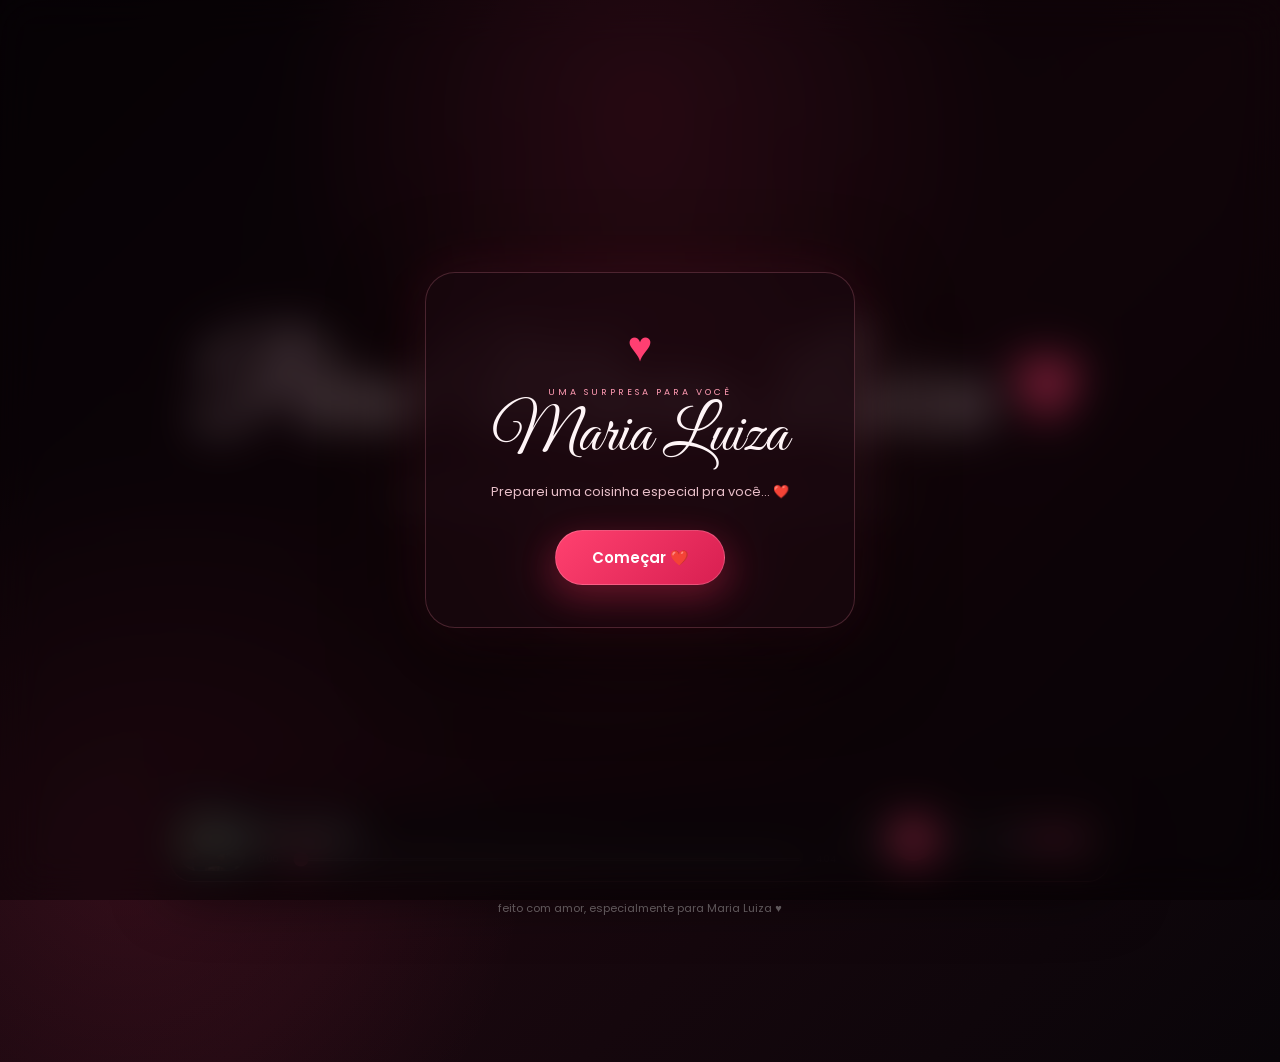
==== index.html @ fe78297f "Add files via upload" ====
<!DOCTYPE html>
<html lang="pt-BR">
<head>
  <meta charset="UTF-8">
  <meta name="viewport" content="width=device-width, initial-scale=1.0">
  <title>Para Maria Luiza ❤️</title>
  <link rel="preconnect" href="https://fonts.googleapis.com">
  <link rel="preconnect" href="https://fonts.gstatic.com" crossorigin>
  <link href="https://fonts.googleapis.com/css2?family=Great+Vibes&family=Poppins:wght@300;400;500;600;700&display=swap" rel="stylesheet">
  <link rel="stylesheet" href="style.css">
</head>
<body>
  <div class="entry-screen" id="entryScreen">
    <div class="entry-content">
      <div class="entry-heart">♥</div>
      <p class="entry-small">uma surpresa para você</p>
      <h2>Maria Luiza</h2>
      <p>Preparei uma coisinha especial pra você... ❤️</p>
      <button id="startBtn" class="start-btn">Começar ❤️</button>
    </div>
  </div>
  <div class="hearts" aria-hidden="true"></div>

  <main>
    <section class="hero">
      <div class="glow"></div>
      <p class="small">uma carta do meu coração</p>
      <h1>Para Maria Luiza <span>♥</span></h1>
      <p class="subtitle">Tem coisas que são difíceis de explicar... então eu resolvi escrever.</p>
      <button id="openBtn">Abrir minha carta 💌</button>
    </section>

    <section class="letter" id="letter">
      <div class="card">
        <div class="seal">♥</div>

        <div class="letter-header">
          <p class="name">Maria Luiza,</p>
          <span class="cry-message">Vê se não chora de novo, bbzinha KKKKK ❤️</span>
        </div>

        <div class="second-note">
          <p>Eu preciso que vc saiba...</p>

          <p>Eu acho que vc não tem noção do quanto eu sou apaixonado por vc. Tipo, eu sou completamente louco por vc, de verdade. É difícil até explicar o que eu sinto, porque não é só uma quedinha ou alguma coisa passageira… eu penso em vc o tempo todo, lembro de vc em tudo e qualquer coisa consegue me fazer pensar em vc KKKKK.</p>

          <p>Eu fico olhando nossas conversas, lembrando das coisas que vc fala, dos seus jeitos, das nossas brincadeiras e sla… cada vez eu fico mais apaixonado. Parece que quanto mais eu te conheço, mais eu quero conhecer vc ainda mais.</p>

          <p>Eu sou meio obcecado por vc no sentido de que vc simplesmente não sai da minha cabeça. Vc conseguiu ocupar um espaço em mim que eu nem sabia que existia. E o pior é que eu nem quero tirar vc de lá KKKKK.</p>

          <p>Eu quero viver tudo com vc, quero rir com vc, ficar horas conversando sobre qualquer besteira, passar momentos bons e até enfrentar os momentos difíceis do seu lado. Quero ser aquela pessoa que vc procura quando estiver feliz, triste, com raiva ou simplesmente quando quiser conversar.</p>

          <p>Eu sei que talvez pareça loucura eu sentir tudo isso tão forte, mas eu não consigo fingir que não sinto. Eu gosto de vc pra krl, Maria. E quanto mais eu tento explicar, mais parece que não consigo colocar em palavras o tamanho do que eu sinto.</p>

          <p>Só quero que vc saiba que, se depender de mim, eu vou fazer de tudo pra cuidar desse sentimento e principalmente cuidar de vc. ❤️</p>
        </div>

        <div class="future-note">
          <div class="mini-heart">♡</div>
          <p>Agora deixa eu te contar mais uma coisa...</p>

          <p>Eu nem sei por onde começar, porque parece que cada vez que eu tento falar o que sinto por você, ainda fica faltando alguma coisa.</p>

          <p>Eu sou simplesmente <strong>louco por você</strong>, de um jeito que às vezes nem eu consigo entender. Você virou uma parte tão importante da minha vida que é impossível passar um dia sem pensar em você.</p>

          <p>Eu amo nossas conversas, nossas brincadeiras, nossas besteiras e até os momentos em que a gente fica sem saber o que falar KKKKK. Amo seu jeitinho, amo quando você me faz sorrir sem nem perceber e amo a sensação de saber que tenho você comigo.</p>

          <p>E sabe uma coisa que eu acho muito bonitinha? Eu consigo imaginar a gente construindo nossas coisas juntos.</p>

          <p>No GTA, comprando nossa casinha, nossos carros, fazendo nossas coisas, vivendo nossas aventuras e criando nossa própria família dentro da cidade. Quero ter aquela vida com você que a gente olha e pensa: <strong>“caraca, olha onde a gente chegou.”</strong> ❤️</p>

          <p>Mas, sendo sincero, eu não quero que isso fique só no GTA.</p>

          <p>Eu quero poder viver isso com você na vida real também. Quero construir uma história do seu lado, conquistar nossas coisas juntos, ter nossa casa, nossos planos, nossas risadas e, quem sabe um dia, nossa própria família.</p>

          <p>Eu quero olhar pra trás depois de muitos anos e lembrar de quando tudo começou, lembrar das nossas conversas, das nossas brincadeiras e de como eu era completamente apaixonado por você desde o começo.</p>

          <p>Quero ser seu parceiro pra tudo. Quero comemorar suas conquistas, te apoiar quando alguma coisa estiver difícil, te fazer rir quando você estiver triste e estar do seu lado nos momentos bons e ruins.</p>

          <p>Eu sei que talvez eu esteja sonhando alto demais KKKKK, mas quando penso em futuro, sinceramente, <strong>eu consigo imaginar você nele.</strong> E isso é uma das coisas mais bonitas que poderiam acontecer comigo.</p>

          <p>Você conseguiu fazer eu querer viver coisas que antes eu nem imaginava. Eu quero viver, amar, cuidar, construir e crescer junto com você.</p>

          <p>Então, bbzinha, se algum dia você esquecer o quanto é importante pra mim, lembra disso: <strong>eu sou completamente apaixonado por você, e quero muito que a nossa história ainda tenha capítulos que a gente nem consegue imaginar.</strong> ❤️</p>

          <p>E se depender de mim, eu vou fazer de tudo pra transformar nossos sonhos em momentos que a gente vai lembrar pra sempre.</p>
        </div>

        <div class="ending">
          <span>Com carinho,</span>
          <strong>Alguém completamente apaixonado por você ❤️</strong>
        </div>
      </div>
    </section>
  </main>

  <div class="music-player" id="musicPlayer">
    <audio id="audio"></audio>

    <div class="track-cover" id="trackCover">
      <span>❤️</span>
    </div>

    <div class="track-info">
      <span class="music-label">TOCANDO AGORA</span>
      <strong id="trackName">Nossa música</strong>
      <div class="progress-wrap">
        <span id="currentTime">0:00</span>
        <input id="progress" type="range" min="0" max="100" value="0" aria-label="Progresso da música">
        <span id="duration">0:00</span>
      </div>
    </div>

    <div class="music-controls">
      <button class="control" id="prevBtn" aria-label="Música anterior">⏮</button>
      <button class="control play" id="playBtn" aria-label="Pausar ou tocar">▶</button>
      <button class="control" id="nextBtn" aria-label="Próxima música">⏭</button>
    </div>

    <div class="volume-area">
      <span>🔊</span>
      <input id="volume" type="range" min="0" max="1" step="0.01" value="0.75" aria-label="Volume">
    </div>
  </div>

  <footer>feito com amor, especialmente para Maria Luiza ♥</footer>
  <script src="script.js"></script>
</body>
</html>
---- style.css ----
* { box-sizing: border-box; margin: 0; padding: 0; }

:root {
  --pink: #ff3f72;
  --pink-light: #ff9ab2;
  --dark: #10070c;
  --card: rgba(30, 12, 19, .84);
  --text: #fff5f7;
  --muted: #e8bfc9;
}

html { scroll-behavior: smooth; }
/* Tela inicial com blur */
.entry-screen {
  position: fixed;
  inset: 0;
  z-index: 9999;
  display: grid;
  place-items: center;
  padding: 25px;
  background: rgba(5, 2, 4, .48);
  backdrop-filter: blur(22px);
  -webkit-backdrop-filter: blur(22px);
  transition: opacity .8s ease, visibility .8s ease, backdrop-filter .8s ease;
}
.entry-screen.hidden {
  opacity: 0;
  visibility: hidden;
  pointer-events: none;
  backdrop-filter: blur(0);
  -webkit-backdrop-filter: blur(0);
}
.entry-content {
  width: min(430px, 100%);
  text-align: center;
  padding: 42px 30px;
  border: 1px solid rgba(255,143,170,.22);
  border-radius: 30px;
  background: rgba(25, 7, 14, .72);
  box-shadow: 0 25px 90px rgba(0,0,0,.6), 0 0 55px rgba(255,63,114,.12);
  animation: entryFloat 3s ease-in-out infinite;
}
.entry-heart {
  color: var(--pink);
  font-size: 42px;
  margin-bottom: 8px;
  animation: pulse 2s infinite;
}
.entry-small {
  color: var(--pink-light);
  text-transform: uppercase;
  letter-spacing: 3px;
  font-size: 9px;
  margin-bottom: 5px;
}
.entry-content h2 {
  font-family: "Great Vibes", cursive;
  font-size: 64px;
  font-weight: 400;
  line-height: 1;
  margin-bottom: 14px;
}
.entry-content > p:not(.entry-small) {
  color: var(--muted);
  font-size: 13px;
  margin-bottom: 28px;
}
.start-btn {
  min-width: 170px;
  font-size: 15px;
  padding: 15px 28px;
}
@keyframes entryFloat {
  0%, 100% { transform: translateY(0); }
  50% { transform: translateY(-8px); }
}



body {
  min-height: 100vh;
  color: var(--text);
  font-family: Poppins, sans-serif;
  background:
    radial-gradient(circle at 50% 10%, rgba(255,63,114,.22), transparent 32%),
    radial-gradient(circle at 10% 80%, rgba(255,63,114,.12), transparent 28%),
    linear-gradient(135deg, #080408, #1b080f 55%, #090509);
  overflow-x: hidden;
  padding-bottom: 115px;
}

.hero {
  min-height: 100vh;
  display: flex;
  align-items: center;
  justify-content: center;
  flex-direction: column;
  text-align: center;
  padding: 30px;
  position: relative;
}

.glow {
  position: absolute;
  width: 360px;
  height: 360px;
  background: rgba(255,44,98,.18);
  filter: blur(90px);
  border-radius: 50%;
  animation: pulse 4s ease-in-out infinite;
}

.small { text-transform: uppercase; letter-spacing: 4px; font-size: 11px; color: var(--pink-light); margin-bottom: 15px; position: relative; }

h1 {
  font-family: "Great Vibes", cursive;
  font-size: clamp(60px, 11vw, 120px);
  font-weight: 400;
  line-height: 1;
  position: relative;
  text-shadow: 0 0 35px rgba(255,63,114,.35);
}

h1 span { color: var(--pink); }
.subtitle { max-width: 600px; color: var(--muted); margin: 25px 0 35px; font-size: 15px; position: relative; }

button {
  border: 1px solid rgba(255,255,255,.18);
  background: linear-gradient(135deg, #ff416f, #d81f51);
  color: white;
  padding: 14px 25px;
  border-radius: 50px;
  font: 600 14px Poppins, sans-serif;
  cursor: pointer;
  box-shadow: 0 12px 35px rgba(255,38,88,.25);
  transition: .3s ease;
}
button:hover { transform: translateY(-3px) scale(1.03); box-shadow: 0 18px 45px rgba(255,38,88,.38); }

.letter { display: none; max-width: 900px; margin: 0 auto; padding: 70px 20px 70px; }
.letter.show { display: block; animation: appear .9s ease both; }

.card {
  position: relative;
  padding: 60px clamp(25px,7vw,75px);
  border: 1px solid rgba(255,143,170,.22);
  border-radius: 28px;
  background: var(--card);
  box-shadow: 0 25px 90px rgba(0,0,0,.45), inset 0 1px rgba(255,255,255,.05);
  backdrop-filter: blur(14px);
}

.seal { position: absolute; right: 30px; top: 25px; color: var(--pink); font-size: 27px; animation: pulse 2.5s infinite; }

.letter-header {
  display: flex;
  align-items: center;
  flex-wrap: wrap;
  gap: 12px 18px;
  margin-bottom: 20px;
}

.name {
  font-family: "Great Vibes", cursive;
  color: #fff;
  font-size: 42px;
}

.cry-message {
  color: var(--pink-light);
  font-size: 13px;
  font-weight: 500;
  padding: 8px 14px;
  border: 1px solid rgba(255,143,170,.2);
  border-radius: 999px;
  background: rgba(255,63,114,.08);
}

.card p { color: #f8e8ec; font-size: 15px; line-height: 2; margin: 0 0 24px; }
.card strong { color: #fff; }

.second-note, .future-note {
  margin-top: 25px;
  padding-top: 35px;
  border-top: 1px solid rgba(255,255,255,.08);
}

.second-note p:first-child, .future-note > p:first-of-type {
  font-family: "Great Vibes", cursive;
  color: var(--pink-light);
  font-size: 32px;
}

.future-note { position: relative; margin-top: 48px; padding: 42px 28px 10px; border: 1px solid rgba(255,143,170,.12); border-radius: 22px; background: rgba(255,63,114,.035); }
.mini-heart { position: absolute; right: 22px; top: 14px; color: var(--pink); font-size: 25px; }

.ending {
  margin-top: 45px;
  padding-top: 35px;
  border-top: 1px solid rgba(255,255,255,.08);
  display: flex;
  flex-direction: column;
  gap: 8px;
  color: var(--muted);
}
.ending strong { color: #fff; font-size: 16px; }

footer { text-align: center; padding: 0 20px 30px; color: rgba(255,255,255,.4); font-size: 11px; }

.heart { position: fixed; bottom: -30px; color: rgba(255,63,114,.55); pointer-events: none; animation: float 6s linear forwards; z-index: 0; }

.music-player {
  position: fixed;
  z-index: 50;
  left: 50%;
  bottom: 18px;
  transform: translateX(-50%);
  width: min(940px, calc(100% - 28px));
  min-height: 82px;
  display: grid;
  grid-template-columns: 64px 1fr auto auto;
  align-items: center;
  gap: 14px;
  padding: 10px 14px 10px 10px;
  border: 1px solid rgba(255,143,170,.22);
  border-radius: 22px;
  background: rgba(17,7,12,.88);
  box-shadow: 0 15px 55px rgba(0,0,0,.5), 0 0 30px rgba(255,63,114,.08);
  backdrop-filter: blur(18px);
}

.track-cover {
  width: 64px;
  height: 64px;
  border-radius: 16px;
  overflow: hidden;
  display: grid;
  place-items: center;
  flex-shrink: 0;
  background: radial-gradient(circle at 35% 25%, #ff9ab2, #ff3f72 38%, #4a0d20 80%);
  box-shadow: inset 0 0 0 1px rgba(255,255,255,.1);
  background-size: cover;
  background-position: center;
}
.track-cover span { font-size: 25px; filter: drop-shadow(0 3px 10px rgba(0,0,0,.35)); }

.track-info { min-width: 0; }
.music-label { display: block; color: var(--pink-light); font-size: 8px; letter-spacing: 2px; margin-bottom: 2px; }
.track-info strong { display: block; font-size: 13px; white-space: nowrap; overflow: hidden; text-overflow: ellipsis; }

.progress-wrap { display: flex; align-items: center; gap: 7px; margin-top: 6px; }
.progress-wrap span { color: rgba(255,255,255,.5); font-size: 9px; min-width: 27px; }
.progress-wrap span:last-child { text-align: right; }

input[type="range"] { accent-color: var(--pink); cursor: pointer; }
#progress { width: 100%; height: 3px; }

.music-controls { display: flex; align-items: center; gap: 6px; }
.control {
  width: 36px;
  height: 36px;
  padding: 0;
  display: grid;
  place-items: center;
  border: 0;
  background: transparent;
  box-shadow: none;
  font-size: 14px;
}
.control:hover { transform: scale(1.08); background: rgba(255,255,255,.06); box-shadow: none; }
.control.play { width: 43px; height: 43px; font-size: 16px; background: linear-gradient(135deg,#ff416f,#d81f51); }

.volume-area { display: flex; align-items: center; gap: 6px; min-width: 100px; }
#volume { width: 78px; }

@keyframes float { from { transform: translateY(0) rotate(0deg); opacity: 0; } 15% { opacity: 1; } to { transform: translateY(-110vh) rotate(35deg); opacity: 0; } }
@keyframes appear { from { opacity: 0; transform: translateY(35px); } to { opacity: 1; transform: translateY(0); } }
@keyframes pulse { 0%,100% { transform: scale(1); opacity: .8; } 50% { transform: scale(1.08); opacity: 1; } }

@media (max-width: 720px) {
  body { padding-bottom: 155px; }
  .music-player { grid-template-columns: 54px 1fr auto; gap: 10px; padding: 9px; }
  .track-cover { width: 54px; height: 54px; border-radius: 13px; }
  .volume-area { grid-column: 1 / -1; min-width: 0; padding: 0 5px 2px; }
  .volume-area #volume { flex: 1; width: auto; }
  .music-controls { gap: 2px; }
  .control { width: 32px; height: 32px; }
  .control.play { width: 39px; height: 39px; }
  .name { font-size: 38px; }
  .cry-message { font-size: 11px; }
}

@media (max-width: 480px) {
  .entry-content { padding: 35px 22px; }
  .entry-content h2 { font-size: 54px; }
  .hero { padding: 25px 18px; }
  h1 { font-size: 65px; }
  .subtitle { font-size: 13px; }
  .card { padding: 45px 20px; border-radius: 22px; }
  .card p { font-size: 13.5px; line-height: 1.9; }
  .future-note { padding: 35px 17px 5px; }
  .letter-header { align-items: flex-start; flex-direction: column; gap: 5px; }
  .name { font-size: 36px; }
  .music-player { width: calc(100% - 18px); bottom: 9px; }
}
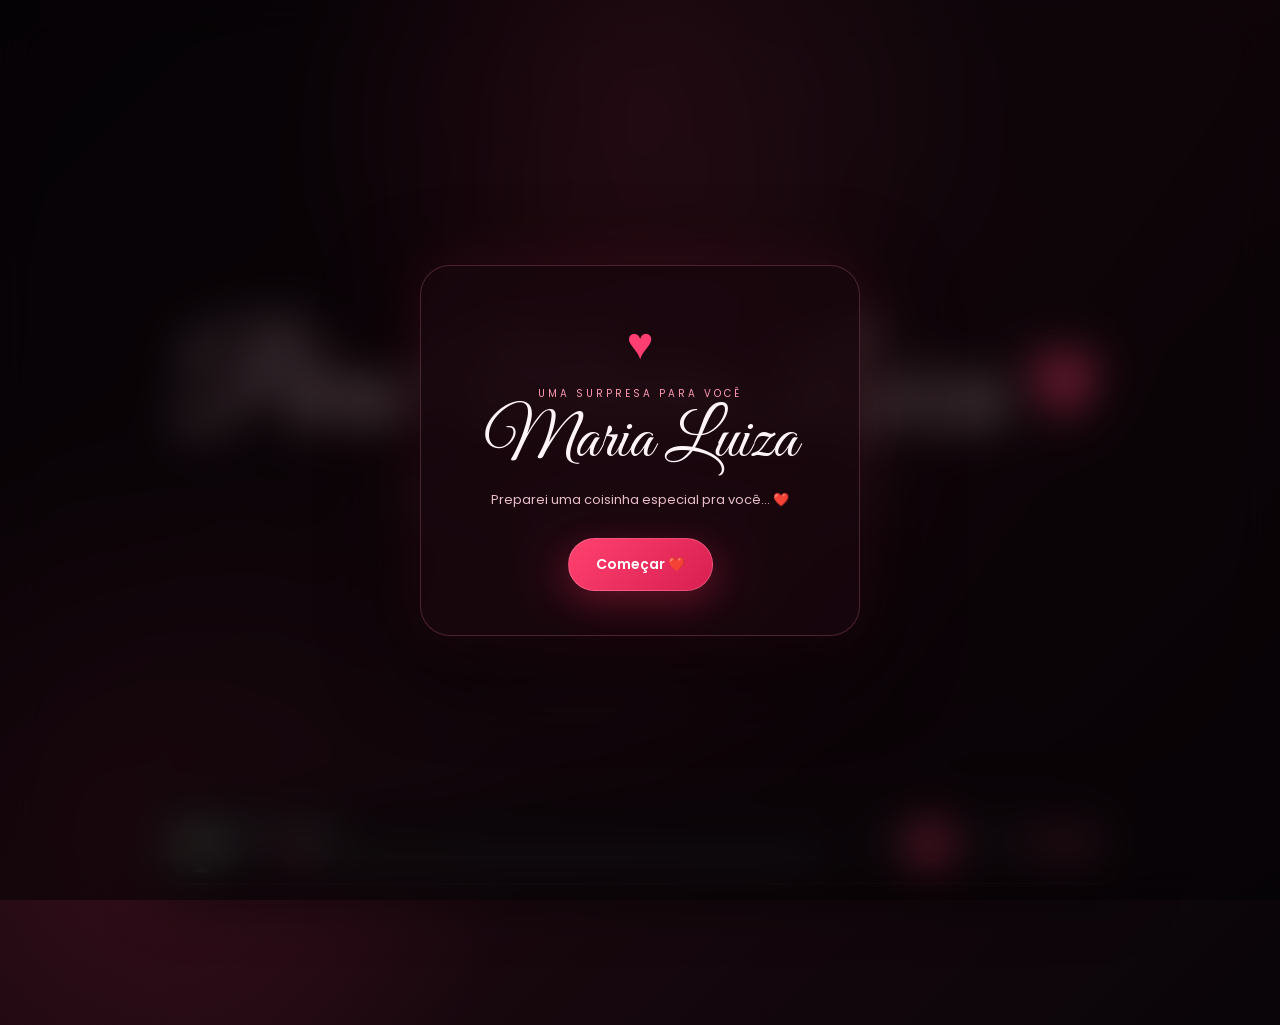
==== commit e8b438c5: "Add files via upload" ====
--- a/index.html
+++ b/index.html
@@ -3,6 +3,7 @@
 <head>
   <meta charset="UTF-8">
   <meta name="viewport" content="width=device-width, initial-scale=1.0">
+  <meta name="theme-color" content="#13070d">
   <title>Para Maria Luiza ❤️</title>
   <link rel="preconnect" href="https://fonts.googleapis.com">
   <link rel="preconnect" href="https://fonts.gstatic.com" crossorigin>
@@ -10,120 +11,52 @@
   <link rel="stylesheet" href="style.css">
 </head>
 <body>
+  <div class="hearts" aria-hidden="true"></div>
+
   <div class="entry-screen" id="entryScreen">
     <div class="entry-content">
       <div class="entry-heart">♥</div>
       <p class="entry-small">uma surpresa para você</p>
       <h2>Maria Luiza</h2>
       <p>Preparei uma coisinha especial pra você... ❤️</p>
-      <button id="startBtn" class="start-btn">Começar ❤️</button>
+      <button id="startBtn" class="primary-btn" type="button">Começar ❤️</button>
     </div>
   </div>
-  <div class="hearts" aria-hidden="true"></div>
 
   <main>
     <section class="hero">
       <div class="glow"></div>
-      <p class="small">uma carta do meu coração</p>
+      <p class="eyebrow">uma carta do meu coração</p>
       <h1>Para Maria Luiza <span>♥</span></h1>
       <p class="subtitle">Tem coisas que são difíceis de explicar... então eu resolvi escrever.</p>
-      <button id="openBtn">Abrir minha carta 💌</button>
-    </section>
 
-    <section class="letter" id="letter">
-      <div class="card">
-        <div class="seal">♥</div>
-
-        <div class="letter-header">
-          <p class="name">Maria Luiza,</p>
-          <span class="cry-message">Vê se não chora de novo, bbzinha KKKKK ❤️</span>
-        </div>
-
-        <div class="second-note">
-          <p>Eu preciso que vc saiba...</p>
-
-          <p>Eu acho que vc não tem noção do quanto eu sou apaixonado por vc. Tipo, eu sou completamente louco por vc, de verdade. É difícil até explicar o que eu sinto, porque não é só uma quedinha ou alguma coisa passageira… eu penso em vc o tempo todo, lembro de vc em tudo e qualquer coisa consegue me fazer pensar em vc KKKKK.</p>
-
-          <p>Eu fico olhando nossas conversas, lembrando das coisas que vc fala, dos seus jeitos, das nossas brincadeiras e sla… cada vez eu fico mais apaixonado. Parece que quanto mais eu te conheço, mais eu quero conhecer vc ainda mais.</p>
-
-          <p>Eu sou meio obcecado por vc no sentido de que vc simplesmente não sai da minha cabeça. Vc conseguiu ocupar um espaço em mim que eu nem sabia que existia. E o pior é que eu nem quero tirar vc de lá KKKKK.</p>
-
-          <p>Eu quero viver tudo com vc, quero rir com vc, ficar horas conversando sobre qualquer besteira, passar momentos bons e até enfrentar os momentos difíceis do seu lado. Quero ser aquela pessoa que vc procura quando estiver feliz, triste, com raiva ou simplesmente quando quiser conversar.</p>
-
-          <p>Eu sei que talvez pareça loucura eu sentir tudo isso tão forte, mas eu não consigo fingir que não sinto. Eu gosto de vc pra krl, Maria. E quanto mais eu tento explicar, mais parece que não consigo colocar em palavras o tamanho do que eu sinto.</p>
-
-          <p>Só quero que vc saiba que, se depender de mim, eu vou fazer de tudo pra cuidar desse sentimento e principalmente cuidar de vc. ❤️</p>
-        </div>
-
-        <div class="future-note">
-          <div class="mini-heart">♡</div>
-          <p>Agora deixa eu te contar mais uma coisa...</p>
-
-          <p>Eu nem sei por onde começar, porque parece que cada vez que eu tento falar o que sinto por você, ainda fica faltando alguma coisa.</p>
-
-          <p>Eu sou simplesmente <strong>louco por você</strong>, de um jeito que às vezes nem eu consigo entender. Você virou uma parte tão importante da minha vida que é impossível passar um dia sem pensar em você.</p>
-
-          <p>Eu amo nossas conversas, nossas brincadeiras, nossas besteiras e até os momentos em que a gente fica sem saber o que falar KKKKK. Amo seu jeitinho, amo quando você me faz sorrir sem nem perceber e amo a sensação de saber que tenho você comigo.</p>
-
-          <p>E sabe uma coisa que eu acho muito bonitinha? Eu consigo imaginar a gente construindo nossas coisas juntos.</p>
-
-          <p>No GTA, comprando nossa casinha, nossos carros, fazendo nossas coisas, vivendo nossas aventuras e criando nossa própria família dentro da cidade. Quero ter aquela vida com você que a gente olha e pensa: <strong>“caraca, olha onde a gente chegou.”</strong> ❤️</p>
-
-          <p>Mas, sendo sincero, eu não quero que isso fique só no GTA.</p>
-
-          <p>Eu quero poder viver isso com você na vida real também. Quero construir uma história do seu lado, conquistar nossas coisas juntos, ter nossa casa, nossos planos, nossas risadas e, quem sabe um dia, nossa própria família.</p>
-
-          <p>Eu quero olhar pra trás depois de muitos anos e lembrar de quando tudo começou, lembrar das nossas conversas, das nossas brincadeiras e de como eu era completamente apaixonado por você desde o começo.</p>
-
-          <p>Quero ser seu parceiro pra tudo. Quero comemorar suas conquistas, te apoiar quando alguma coisa estiver difícil, te fazer rir quando você estiver triste e estar do seu lado nos momentos bons e ruins.</p>
-
-          <p>Eu sei que talvez eu esteja sonhando alto demais KKKKK, mas quando penso em futuro, sinceramente, <strong>eu consigo imaginar você nele.</strong> E isso é uma das coisas mais bonitas que poderiam acontecer comigo.</p>
-
-          <p>Você conseguiu fazer eu querer viver coisas que antes eu nem imaginava. Eu quero viver, amar, cuidar, construir e crescer junto com você.</p>
-
-          <p>Então, bbzinha, se algum dia você esquecer o quanto é importante pra mim, lembra disso: <strong>eu sou completamente apaixonado por você, e quero muito que a nossa história ainda tenha capítulos que a gente nem consegue imaginar.</strong> ❤️</p>
-
-          <p>E se depender de mim, eu vou fazer de tudo pra transformar nossos sonhos em momentos que a gente vai lembrar pra sempre.</p>
-        </div>
-
-        <div class="ending">
-          <span>Com carinho,</span>
-          <strong>Alguém completamente apaixonado por você ❤️</strong>
-        </div>
-      </div>
+      <!-- BOTÃO 100% DIRETO: abre outra página, sem JavaScript e sem âncora -->
+      <a class="primary-btn open-btn" href="carta.html">Abrir minha carta 💌</a>
     </section>
   </main>
 
-  <div class="music-player" id="musicPlayer">
-    <audio id="audio"></audio>
-
-    <div class="track-cover" id="trackCover">
-      <span>❤️</span>
-    </div>
-
+  <div class="music-player" aria-label="Player de música">
+    <div class="track-cover" id="trackCover"><span>♥</span></div>
     <div class="track-info">
-      <span class="music-label">TOCANDO AGORA</span>
       <strong id="trackName">Nossa música</strong>
-      <div class="progress-wrap">
+      <div class="timeline">
         <span id="currentTime">0:00</span>
         <input id="progress" type="range" min="0" max="100" value="0" aria-label="Progresso da música">
         <span id="duration">0:00</span>
       </div>
     </div>
-
-    <div class="music-controls">
-      <button class="control" id="prevBtn" aria-label="Música anterior">⏮</button>
-      <button class="control play" id="playBtn" aria-label="Pausar ou tocar">▶</button>
-      <button class="control" id="nextBtn" aria-label="Próxima música">⏭</button>
+    <div class="player-buttons">
+      <button id="prevBtn" type="button" aria-label="Música anterior">↶</button>
+      <button id="playBtn" class="play" type="button" aria-label="Reproduzir">▶</button>
+      <button id="nextBtn" type="button" aria-label="Próxima música">↷</button>
     </div>
-
-    <div class="volume-area">
+    <div class="volume-wrap">
       <span>🔊</span>
       <input id="volume" type="range" min="0" max="1" step="0.01" value="0.75" aria-label="Volume">
     </div>
+    <audio id="audio" preload="metadata"></audio>
   </div>
 
-  <footer>feito com amor, especialmente para Maria Luiza ♥</footer>
   <script src="script.js"></script>
 </body>
 </html>
--- a/style.css
+++ b/style.css
@@ -1,305 +1,29 @@
-* { box-sizing: border-box; margin: 0; padding: 0; }
-
-:root {
-  --pink: #ff3f72;
-  --pink-light: #ff9ab2;
-  --dark: #10070c;
-  --card: rgba(30, 12, 19, .84);
-  --text: #fff5f7;
-  --muted: #e8bfc9;
-}
-
-html { scroll-behavior: smooth; }
-/* Tela inicial com blur */
-.entry-screen {
-  position: fixed;
-  inset: 0;
-  z-index: 9999;
-  display: grid;
-  place-items: center;
-  padding: 25px;
-  background: rgba(5, 2, 4, .48);
-  backdrop-filter: blur(22px);
-  -webkit-backdrop-filter: blur(22px);
-  transition: opacity .8s ease, visibility .8s ease, backdrop-filter .8s ease;
-}
-.entry-screen.hidden {
-  opacity: 0;
-  visibility: hidden;
-  pointer-events: none;
-  backdrop-filter: blur(0);
-  -webkit-backdrop-filter: blur(0);
-}
-.entry-content {
-  width: min(430px, 100%);
-  text-align: center;
-  padding: 42px 30px;
-  border: 1px solid rgba(255,143,170,.22);
-  border-radius: 30px;
-  background: rgba(25, 7, 14, .72);
-  box-shadow: 0 25px 90px rgba(0,0,0,.6), 0 0 55px rgba(255,63,114,.12);
-  animation: entryFloat 3s ease-in-out infinite;
-}
-.entry-heart {
-  color: var(--pink);
-  font-size: 42px;
-  margin-bottom: 8px;
-  animation: pulse 2s infinite;
-}
-.entry-small {
-  color: var(--pink-light);
-  text-transform: uppercase;
-  letter-spacing: 3px;
-  font-size: 9px;
-  margin-bottom: 5px;
-}
-.entry-content h2 {
-  font-family: "Great Vibes", cursive;
-  font-size: 64px;
-  font-weight: 400;
-  line-height: 1;
-  margin-bottom: 14px;
-}
-.entry-content > p:not(.entry-small) {
-  color: var(--muted);
-  font-size: 13px;
-  margin-bottom: 28px;
-}
-.start-btn {
-  min-width: 170px;
-  font-size: 15px;
-  padding: 15px 28px;
-}
-@keyframes entryFloat {
-  0%, 100% { transform: translateY(0); }
-  50% { transform: translateY(-8px); }
-}
-
-
-
-body {
-  min-height: 100vh;
-  color: var(--text);
-  font-family: Poppins, sans-serif;
-  background:
-    radial-gradient(circle at 50% 10%, rgba(255,63,114,.22), transparent 32%),
-    radial-gradient(circle at 10% 80%, rgba(255,63,114,.12), transparent 28%),
-    linear-gradient(135deg, #080408, #1b080f 55%, #090509);
-  overflow-x: hidden;
-  padding-bottom: 115px;
-}
-
-.hero {
-  min-height: 100vh;
-  display: flex;
-  align-items: center;
-  justify-content: center;
-  flex-direction: column;
-  text-align: center;
-  padding: 30px;
-  position: relative;
-}
-
-.glow {
-  position: absolute;
-  width: 360px;
-  height: 360px;
-  background: rgba(255,44,98,.18);
-  filter: blur(90px);
-  border-radius: 50%;
-  animation: pulse 4s ease-in-out infinite;
-}
-
-.small { text-transform: uppercase; letter-spacing: 4px; font-size: 11px; color: var(--pink-light); margin-bottom: 15px; position: relative; }
-
-h1 {
-  font-family: "Great Vibes", cursive;
-  font-size: clamp(60px, 11vw, 120px);
-  font-weight: 400;
-  line-height: 1;
-  position: relative;
-  text-shadow: 0 0 35px rgba(255,63,114,.35);
-}
-
-h1 span { color: var(--pink); }
-.subtitle { max-width: 600px; color: var(--muted); margin: 25px 0 35px; font-size: 15px; position: relative; }
-
-button {
-  border: 1px solid rgba(255,255,255,.18);
-  background: linear-gradient(135deg, #ff416f, #d81f51);
-  color: white;
-  padding: 14px 25px;
-  border-radius: 50px;
-  font: 600 14px Poppins, sans-serif;
-  cursor: pointer;
-  box-shadow: 0 12px 35px rgba(255,38,88,.25);
-  transition: .3s ease;
-}
-button:hover { transform: translateY(-3px) scale(1.03); box-shadow: 0 18px 45px rgba(255,38,88,.38); }
-
-.letter { display: none; max-width: 900px; margin: 0 auto; padding: 70px 20px 70px; }
-.letter.show { display: block; animation: appear .9s ease both; }
-
-.card {
-  position: relative;
-  padding: 60px clamp(25px,7vw,75px);
-  border: 1px solid rgba(255,143,170,.22);
-  border-radius: 28px;
-  background: var(--card);
-  box-shadow: 0 25px 90px rgba(0,0,0,.45), inset 0 1px rgba(255,255,255,.05);
-  backdrop-filter: blur(14px);
-}
-
-.seal { position: absolute; right: 30px; top: 25px; color: var(--pink); font-size: 27px; animation: pulse 2.5s infinite; }
-
-.letter-header {
-  display: flex;
-  align-items: center;
-  flex-wrap: wrap;
-  gap: 12px 18px;
-  margin-bottom: 20px;
-}
-
-.name {
-  font-family: "Great Vibes", cursive;
-  color: #fff;
-  font-size: 42px;
-}
-
-.cry-message {
-  color: var(--pink-light);
-  font-size: 13px;
-  font-weight: 500;
-  padding: 8px 14px;
-  border: 1px solid rgba(255,143,170,.2);
-  border-radius: 999px;
-  background: rgba(255,63,114,.08);
-}
-
-.card p { color: #f8e8ec; font-size: 15px; line-height: 2; margin: 0 0 24px; }
-.card strong { color: #fff; }
-
-.second-note, .future-note {
-  margin-top: 25px;
-  padding-top: 35px;
-  border-top: 1px solid rgba(255,255,255,.08);
-}
-
-.second-note p:first-child, .future-note > p:first-of-type {
-  font-family: "Great Vibes", cursive;
-  color: var(--pink-light);
-  font-size: 32px;
-}
-
-.future-note { position: relative; margin-top: 48px; padding: 42px 28px 10px; border: 1px solid rgba(255,143,170,.12); border-radius: 22px; background: rgba(255,63,114,.035); }
-.mini-heart { position: absolute; right: 22px; top: 14px; color: var(--pink); font-size: 25px; }
-
-.ending {
-  margin-top: 45px;
-  padding-top: 35px;
-  border-top: 1px solid rgba(255,255,255,.08);
-  display: flex;
-  flex-direction: column;
-  gap: 8px;
-  color: var(--muted);
-}
-.ending strong { color: #fff; font-size: 16px; }
-
-footer { text-align: center; padding: 0 20px 30px; color: rgba(255,255,255,.4); font-size: 11px; }
-
-.heart { position: fixed; bottom: -30px; color: rgba(255,63,114,.55); pointer-events: none; animation: float 6s linear forwards; z-index: 0; }
-
-.music-player {
-  position: fixed;
-  z-index: 50;
-  left: 50%;
-  bottom: 18px;
-  transform: translateX(-50%);
-  width: min(940px, calc(100% - 28px));
-  min-height: 82px;
-  display: grid;
-  grid-template-columns: 64px 1fr auto auto;
-  align-items: center;
-  gap: 14px;
-  padding: 10px 14px 10px 10px;
-  border: 1px solid rgba(255,143,170,.22);
-  border-radius: 22px;
-  background: rgba(17,7,12,.88);
-  box-shadow: 0 15px 55px rgba(0,0,0,.5), 0 0 30px rgba(255,63,114,.08);
-  backdrop-filter: blur(18px);
-}
-
-.track-cover {
-  width: 64px;
-  height: 64px;
-  border-radius: 16px;
-  overflow: hidden;
-  display: grid;
-  place-items: center;
-  flex-shrink: 0;
-  background: radial-gradient(circle at 35% 25%, #ff9ab2, #ff3f72 38%, #4a0d20 80%);
-  box-shadow: inset 0 0 0 1px rgba(255,255,255,.1);
-  background-size: cover;
-  background-position: center;
-}
-.track-cover span { font-size: 25px; filter: drop-shadow(0 3px 10px rgba(0,0,0,.35)); }
-
-.track-info { min-width: 0; }
-.music-label { display: block; color: var(--pink-light); font-size: 8px; letter-spacing: 2px; margin-bottom: 2px; }
-.track-info strong { display: block; font-size: 13px; white-space: nowrap; overflow: hidden; text-overflow: ellipsis; }
-
-.progress-wrap { display: flex; align-items: center; gap: 7px; margin-top: 6px; }
-.progress-wrap span { color: rgba(255,255,255,.5); font-size: 9px; min-width: 27px; }
-.progress-wrap span:last-child { text-align: right; }
-
-input[type="range"] { accent-color: var(--pink); cursor: pointer; }
-#progress { width: 100%; height: 3px; }
-
-.music-controls { display: flex; align-items: center; gap: 6px; }
-.control {
-  width: 36px;
-  height: 36px;
-  padding: 0;
-  display: grid;
-  place-items: center;
-  border: 0;
-  background: transparent;
-  box-shadow: none;
-  font-size: 14px;
-}
-.control:hover { transform: scale(1.08); background: rgba(255,255,255,.06); box-shadow: none; }
-.control.play { width: 43px; height: 43px; font-size: 16px; background: linear-gradient(135deg,#ff416f,#d81f51); }
-
-.volume-area { display: flex; align-items: center; gap: 6px; min-width: 100px; }
-#volume { width: 78px; }
-
-@keyframes float { from { transform: translateY(0) rotate(0deg); opacity: 0; } 15% { opacity: 1; } to { transform: translateY(-110vh) rotate(35deg); opacity: 0; } }
-@keyframes appear { from { opacity: 0; transform: translateY(35px); } to { opacity: 1; transform: translateY(0); } }
-@keyframes pulse { 0%,100% { transform: scale(1); opacity: .8; } 50% { transform: scale(1.08); opacity: 1; } }
-
-@media (max-width: 720px) {
-  body { padding-bottom: 155px; }
-  .music-player { grid-template-columns: 54px 1fr auto; gap: 10px; padding: 9px; }
-  .track-cover { width: 54px; height: 54px; border-radius: 13px; }
-  .volume-area { grid-column: 1 / -1; min-width: 0; padding: 0 5px 2px; }
-  .volume-area #volume { flex: 1; width: auto; }
-  .music-controls { gap: 2px; }
-  .control { width: 32px; height: 32px; }
-  .control.play { width: 39px; height: 39px; }
-  .name { font-size: 38px; }
-  .cry-message { font-size: 11px; }
-}
-
-@media (max-width: 480px) {
-  .entry-content { padding: 35px 22px; }
-  .entry-content h2 { font-size: 54px; }
-  .hero { padding: 25px 18px; }
-  h1 { font-size: 65px; }
-  .subtitle { font-size: 13px; }
-  .card { padding: 45px 20px; border-radius: 22px; }
-  .card p { font-size: 13.5px; line-height: 1.9; }
-  .future-note { padding: 35px 17px 5px; }
-  .letter-header { align-items: flex-start; flex-direction: column; gap: 5px; }
-  .name { font-size: 36px; }
-  .music-player { width: calc(100% - 18px); bottom: 9px; }
-}
+*{box-sizing:border-box;margin:0;padding:0}
+:root{--pink:#ff3f72;--pink2:#ff9ab2;--bg:#080408;--card:rgba(28,9,17,.9);--text:#fff4f7;--muted:#e8bec9}
+html{scroll-behavior:smooth}
+body{min-height:100vh;color:var(--text);font-family:Poppins,sans-serif;background:radial-gradient(circle at 50% 10%,rgba(255,63,114,.22),transparent 32%),radial-gradient(circle at 10% 80%,rgba(255,63,114,.12),transparent 28%),linear-gradient(135deg,#080408,#1b080f 55%,#090509);overflow-x:hidden;padding-bottom:125px}
+body:before{content:"";position:fixed;inset:0;pointer-events:none;background:linear-gradient(120deg,transparent 20%,rgba(255,255,255,.025) 50%,transparent 80%);z-index:-1}
+.entry-screen{position:fixed;inset:0;z-index:9999;display:grid;place-items:center;padding:24px;background:rgba(5,2,4,.55);backdrop-filter:blur(22px);-webkit-backdrop-filter:blur(22px);transition:opacity .7s ease,visibility .7s ease}
+.entry-screen.hidden{opacity:0;visibility:hidden;pointer-events:none}
+.entry-content{width:min(440px,100%);text-align:center;padding:44px 30px;border:1px solid rgba(255,143,170,.22);border-radius:30px;background:rgba(25,7,14,.82);box-shadow:0 25px 90px rgba(0,0,0,.6),0 0 55px rgba(255,63,114,.12);animation:floatCard 3s ease-in-out infinite}
+.entry-heart{font-size:45px;color:var(--pink);animation:pulse 2s infinite;margin-bottom:8px}
+.entry-small,.eyebrow{text-transform:uppercase;letter-spacing:3px;font-size:10px;color:var(--pink2)}
+.entry-content h2{font-family:"Great Vibes",cursive;font-weight:400;font-size:68px;line-height:1;margin:5px 0 15px}
+.entry-content>p:not(.entry-small){font-size:13px;color:var(--muted);margin-bottom:28px}
+.hero{min-height:100vh;display:flex;align-items:center;justify-content:center;flex-direction:column;text-align:center;padding:35px;position:relative}
+.glow{position:absolute;width:380px;height:380px;border-radius:50%;background:rgba(255,44,98,.18);filter:blur(95px);animation:pulse 4s ease-in-out infinite}
+.hero h1{font-family:"Great Vibes",cursive;font-size:clamp(62px,11vw,125px);font-weight:400;line-height:1;position:relative;text-shadow:0 0 35px rgba(255,63,114,.35);margin-top:12px}.hero h1 span{color:var(--pink)}
+.subtitle{max-width:650px;color:var(--muted);margin:25px 0 35px;font-size:15px;position:relative}
+.primary-btn,.back-btn{display:inline-flex;align-items:center;justify-content:center;text-decoration:none;border:1px solid rgba(255,255,255,.18);background:linear-gradient(135deg,#ff416f,#d81f51);color:#fff;padding:15px 27px;border-radius:50px;font:600 14px Poppins,sans-serif;cursor:pointer;box-shadow:0 12px 35px rgba(255,38,88,.25);transition:transform .25s ease,box-shadow .25s ease}
+.primary-btn:hover,.back-btn:hover{transform:translateY(-3px) scale(1.03);box-shadow:0 18px 45px rgba(255,38,88,.38)}
+.open-btn{position:relative;z-index:2}
+.letter-wrap{width:min(940px,100%);margin:0 auto;padding:55px 20px 80px}.back-btn{margin-bottom:20px;padding:11px 18px;font-size:12px;background:rgba(255,63,114,.1);border-color:rgba(255,143,170,.2)}
+.card{position:relative;padding:62px clamp(25px,7vw,78px);border:1px solid rgba(255,143,170,.22);border-radius:28px;background:var(--card);box-shadow:0 25px 90px rgba(0,0,0,.48),inset 0 1px rgba(255,255,255,.05);backdrop-filter:blur(14px);animation:appear .8s ease both}
+.seal{position:absolute;right:30px;top:25px;color:var(--pink);font-size:27px;animation:pulse 2.5s infinite}.letter-header{display:flex;align-items:center;flex-wrap:wrap;gap:12px 18px;margin-bottom:24px}.name{font-family:"Great Vibes",cursive;font-size:48px}.cry-message{color:var(--pink2);font-size:12px;font-weight:500;padding:8px 14px;border:1px solid rgba(255,143,170,.2);border-radius:999px;background:rgba(255,63,114,.08)}
+.card p{color:#f8e8ec;font-size:15px;line-height:2;margin:0 0 24px}.second-note{margin-top:28px;padding-top:36px;border-top:1px solid rgba(255,255,255,.08)}.second-note p:first-child,.future-note>p:first-child{font-family:"Great Vibes",cursive;color:var(--pink2);font-size:33px;line-height:1.3}
+.future-note{position:relative;margin-top:45px;padding:42px 28px 12px;border:1px solid rgba(255,143,170,.12);border-radius:22px;background:rgba(255,63,114,.035)}.mini-heart{position:absolute;right:22px;top:14px;color:var(--pink);font-size:25px}.ending{margin-top:45px;padding-top:35px;border-top:1px solid rgba(255,255,255,.08);display:flex;flex-direction:column;gap:7px;color:var(--muted)}.ending strong{color:#fff;font-size:16px}
+.heart{position:fixed;bottom:-30px;color:rgba(255,63,114,.55);pointer-events:none;animation:floatUp 6s linear forwards;z-index:1}
+.music-player{position:fixed;z-index:100;left:50%;bottom:16px;transform:translateX(-50%);width:min(960px,calc(100% - 24px));min-height:82px;display:grid;grid-template-columns:60px minmax(0,1fr) auto auto;align-items:center;gap:13px;padding:9px 13px 9px 9px;border:1px solid rgba(255,143,170,.22);border-radius:22px;background:rgba(17,7,12,.92);box-shadow:0 15px 55px rgba(0,0,0,.5),0 0 30px rgba(255,63,114,.08);backdrop-filter:blur(18px)}
+.track-cover{width:60px;height:60px;border-radius:15px;background:linear-gradient(135deg,#5a142b,#e53a65);background-size:cover;background-position:center;display:grid;place-items:center;color:#fff;font-size:22px;overflow:hidden}.track-cover span{filter:drop-shadow(0 2px 8px rgba(0,0,0,.35))}.track-info{min-width:0}.track-info strong{display:block;font-size:12px;white-space:nowrap;overflow:hidden;text-overflow:ellipsis;margin-bottom:7px}.timeline{display:grid;grid-template-columns:34px minmax(60px,1fr) 34px;align-items:center;gap:6px;color:rgba(255,255,255,.52);font-size:9px}.timeline input,.volume-wrap input{width:100%;accent-color:var(--pink)}.player-buttons{display:flex;align-items:center;gap:5px}.player-buttons button{width:33px;height:33px;border:0;border-radius:50%;background:rgba(255,255,255,.07);color:#fff;cursor:pointer;font-size:13px;transition:.2s}.player-buttons button:hover{background:rgba(255,63,114,.25);transform:scale(1.06)}.player-buttons .play{width:40px;height:40px;background:linear-gradient(135deg,#ff416f,#d81f51);box-shadow:0 6px 20px rgba(255,38,88,.28)}.volume-wrap{display:flex;align-items:center;gap:6px;width:105px}.volume-wrap span{font-size:12px}
+@keyframes pulse{0%,100%{transform:scale(1);opacity:.9}50%{transform:scale(1.06);opacity:1}}@keyframes floatCard{0%,100%{transform:translateY(0)}50%{transform:translateY(-7px)}}@keyframes appear{from{opacity:0;transform:translateY(18px)}to{opacity:1;transform:translateY(0)}}@keyframes floatUp{from{transform:translateY(0) rotate(0);opacity:0}10%{opacity:.7}to{transform:translateY(-110vh) rotate(18deg);opacity:0}}
+@media(max-width:760px){body{padding-bottom:160px}.hero{padding:25px}.hero h1{font-size:clamp(58px,16vw,90px)}.subtitle{font-size:13px}.music-player{grid-template-columns:52px 1fr auto;min-height:76px;padding:8px}.track-cover{width:52px;height:52px}.volume-wrap{display:none}.player-buttons button{width:30px;height:30px}.player-buttons .play{width:37px;height:37px}.letter-wrap{padding:25px 12px 60px}.card{padding:50px 23px}.name{font-size:42px}.card p{font-size:14px;line-height:1.9}.future-note{padding:38px 18px 8px}.entry-content h2{font-size:58px}}
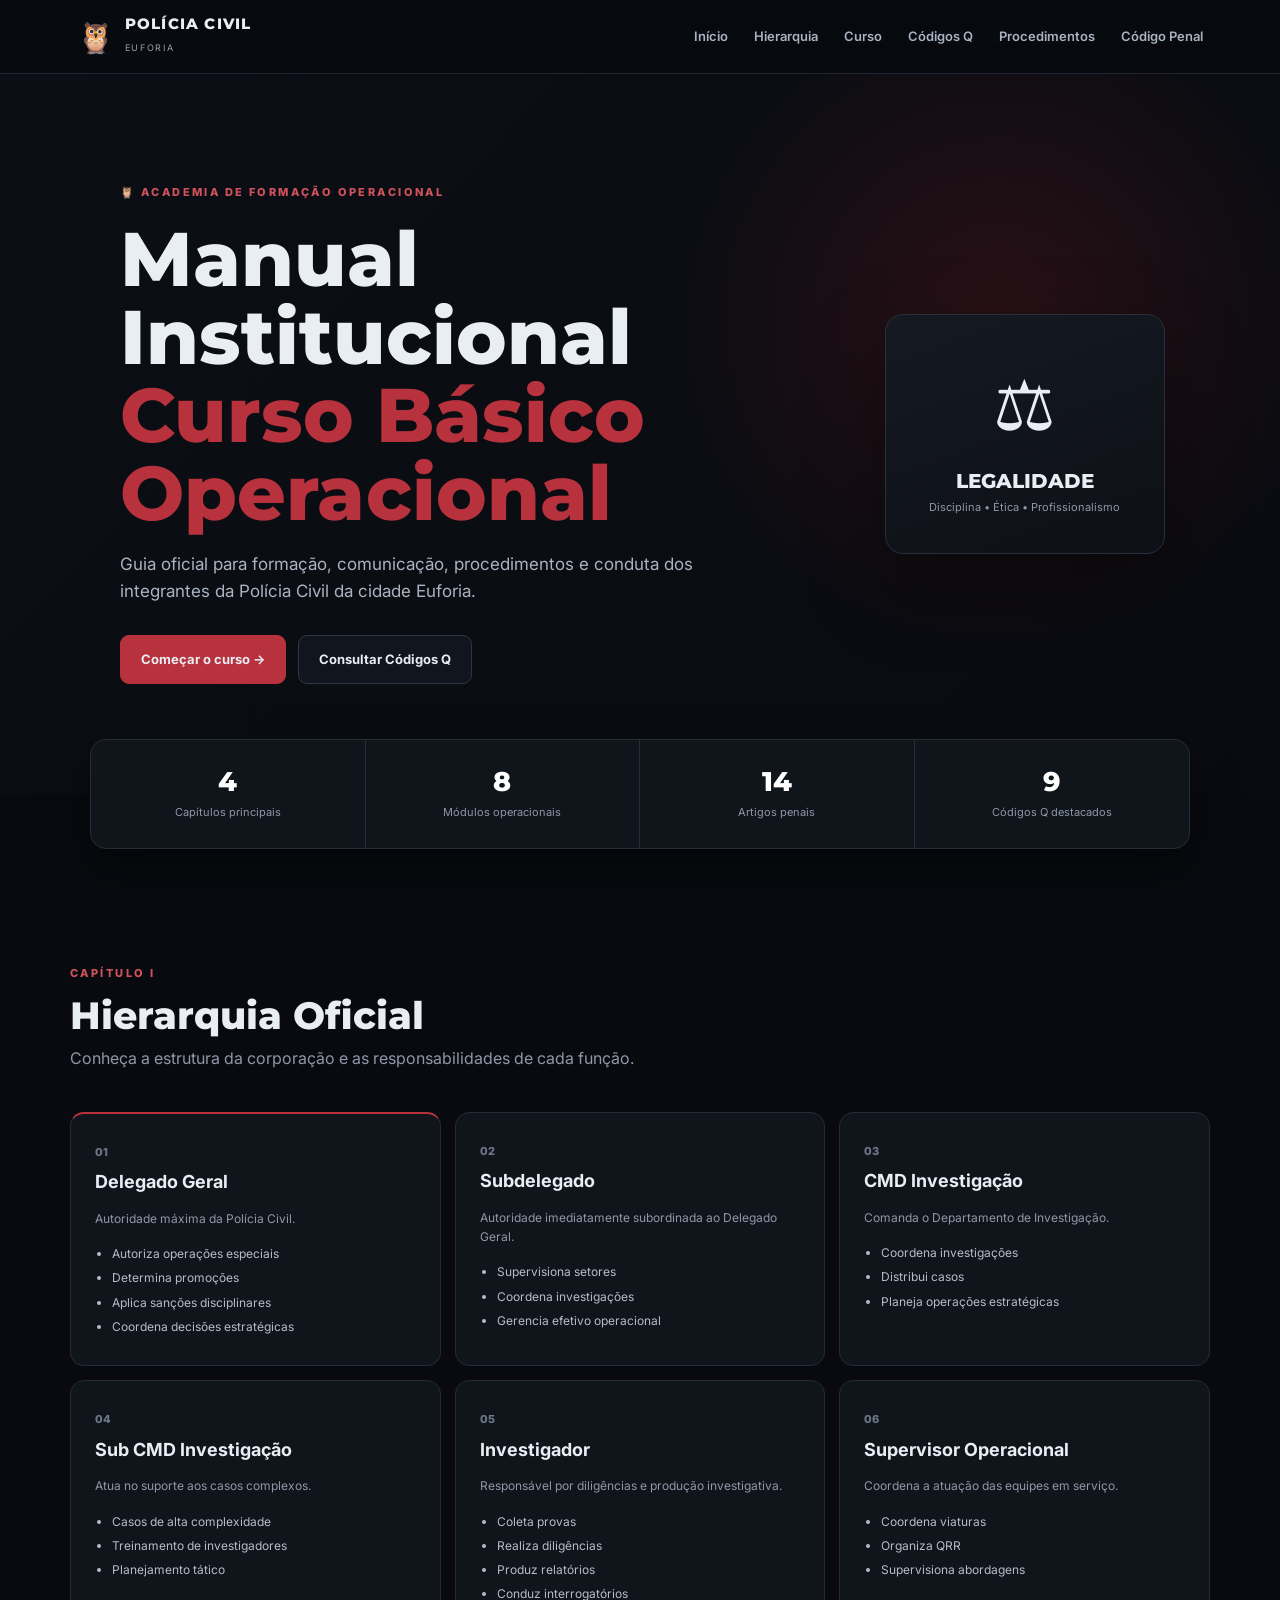
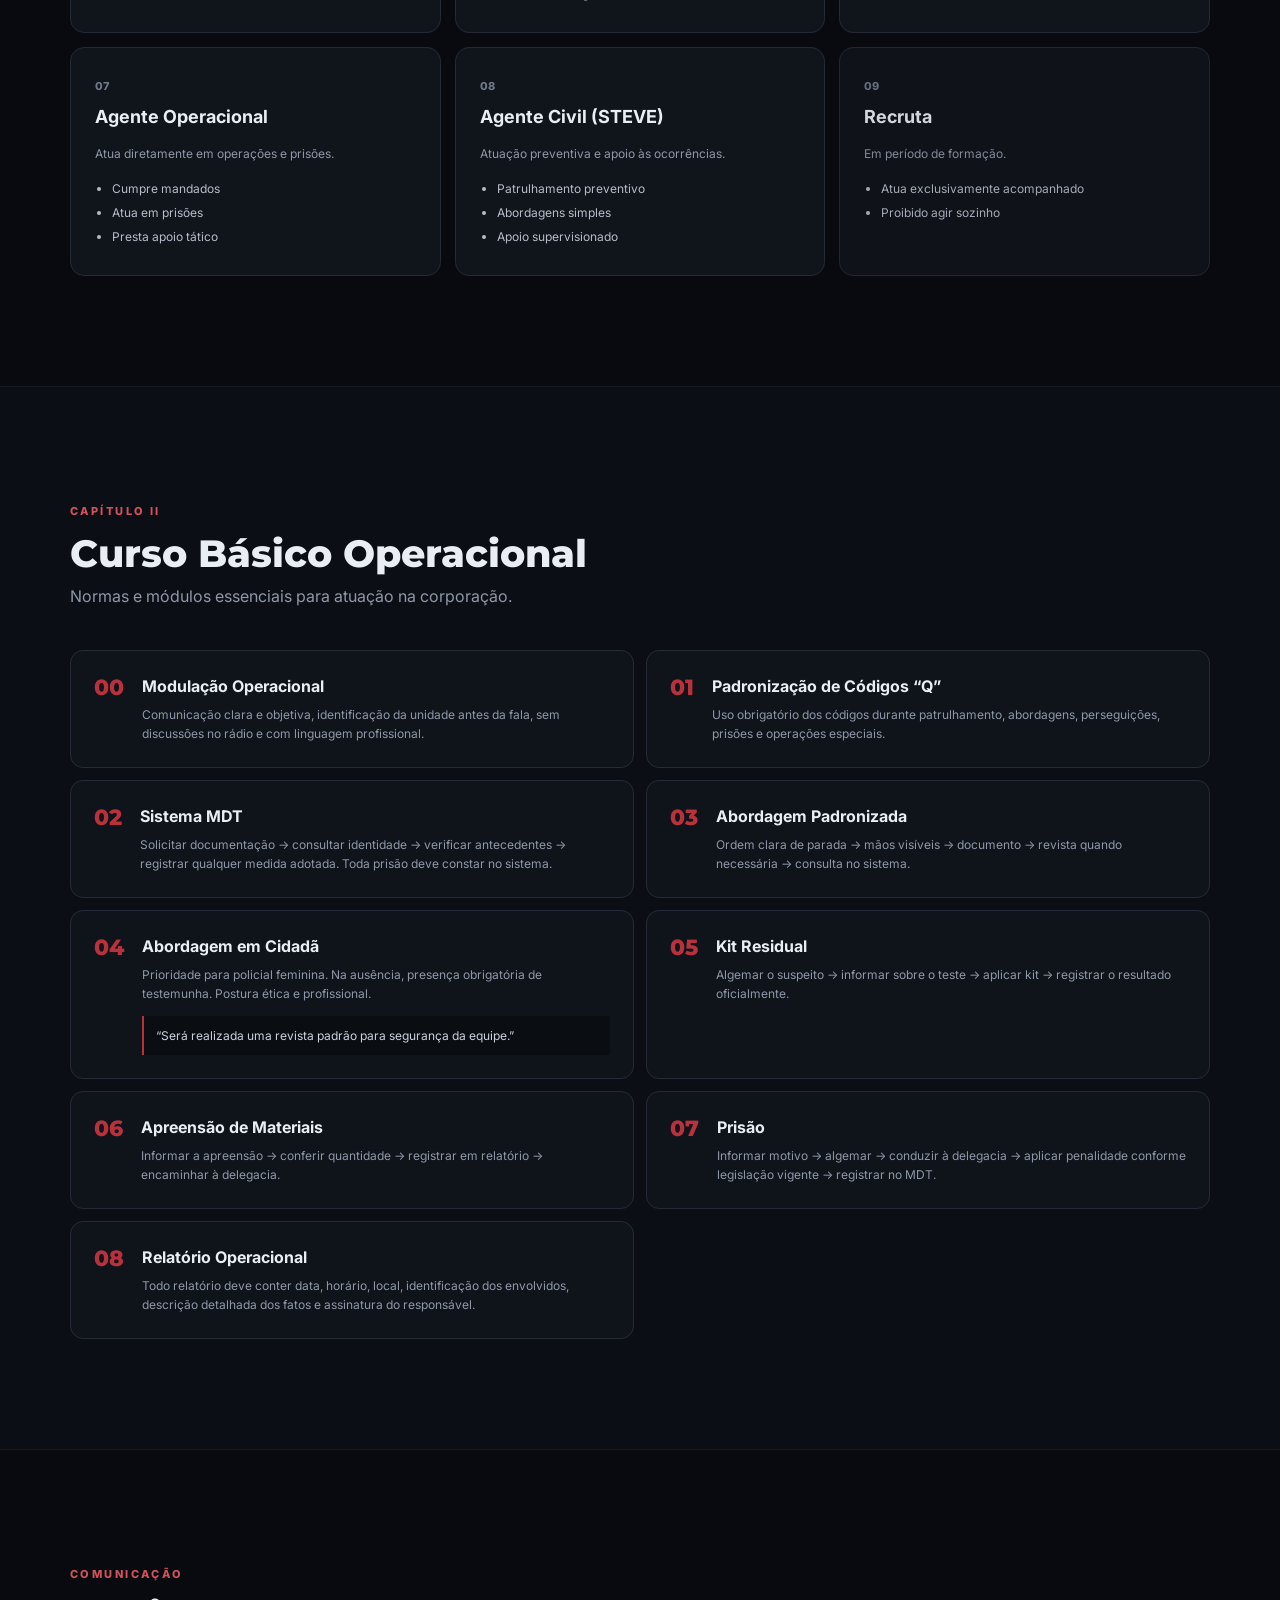
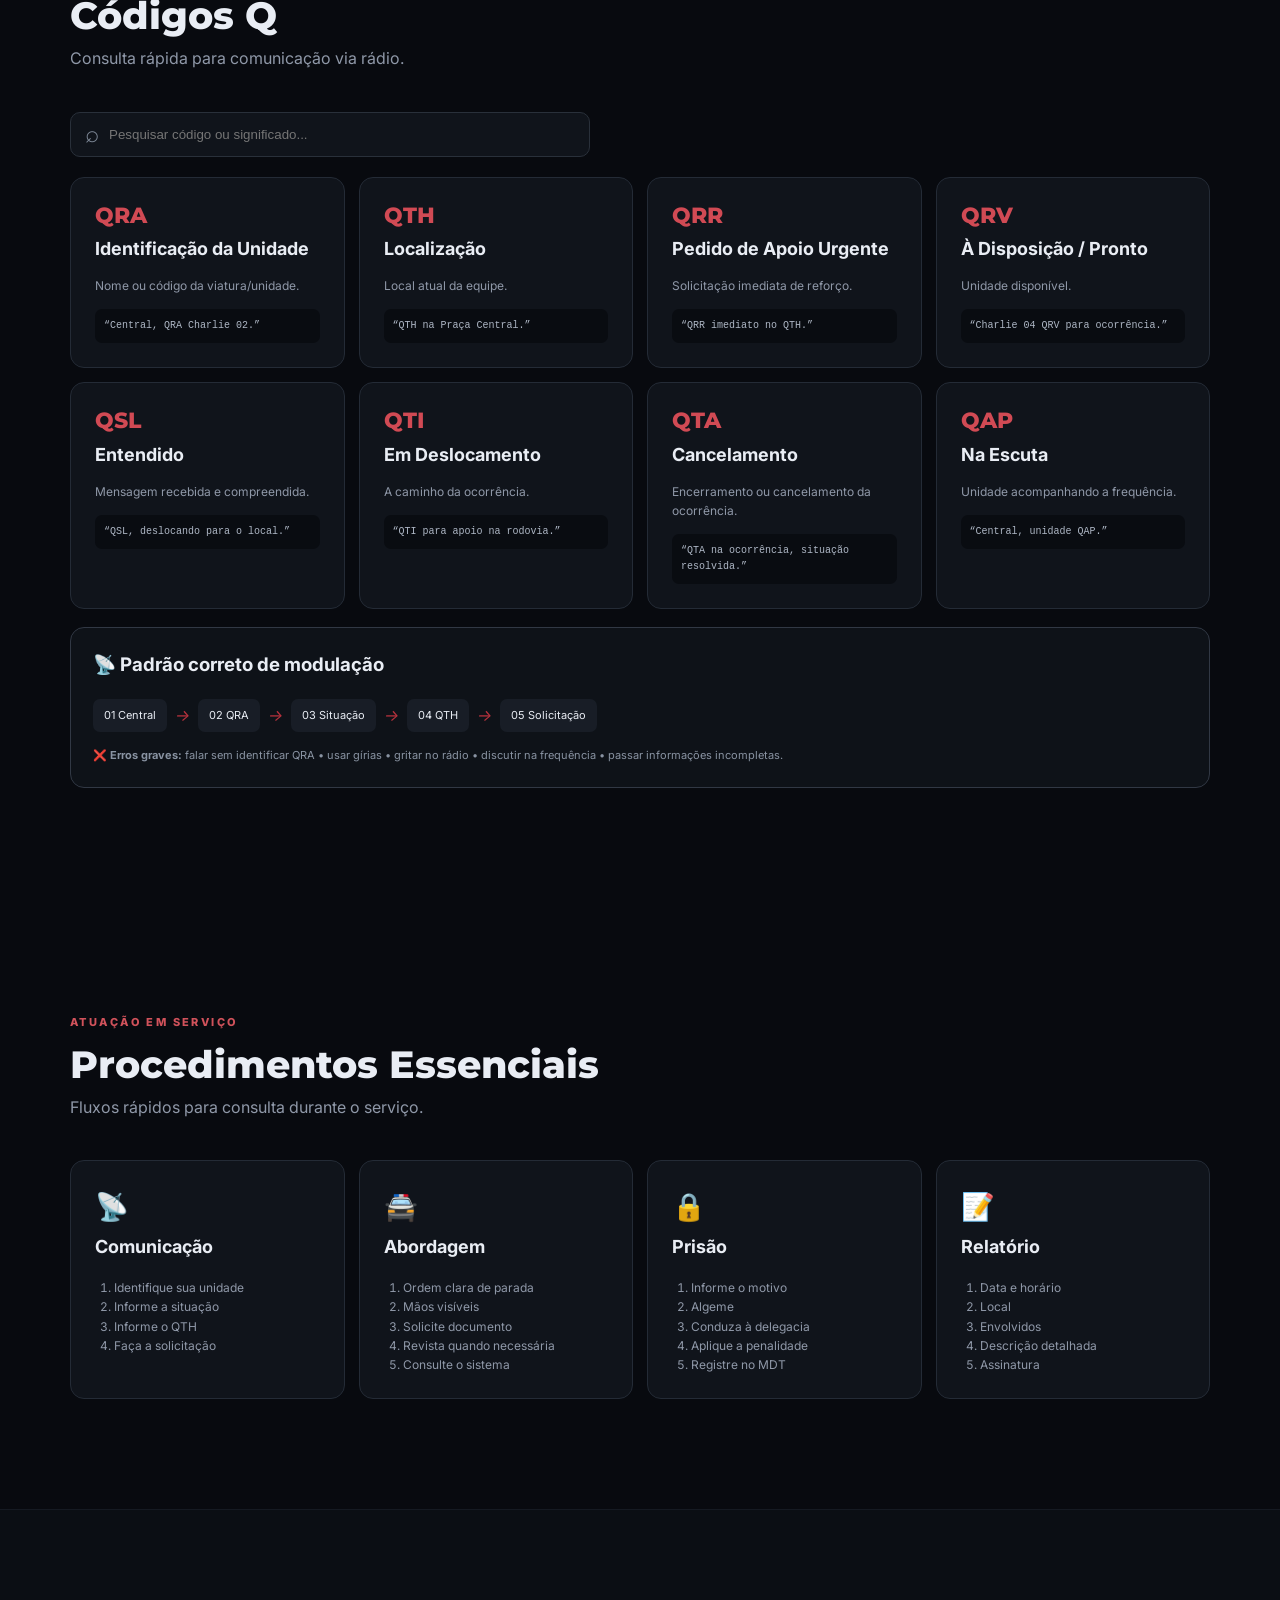
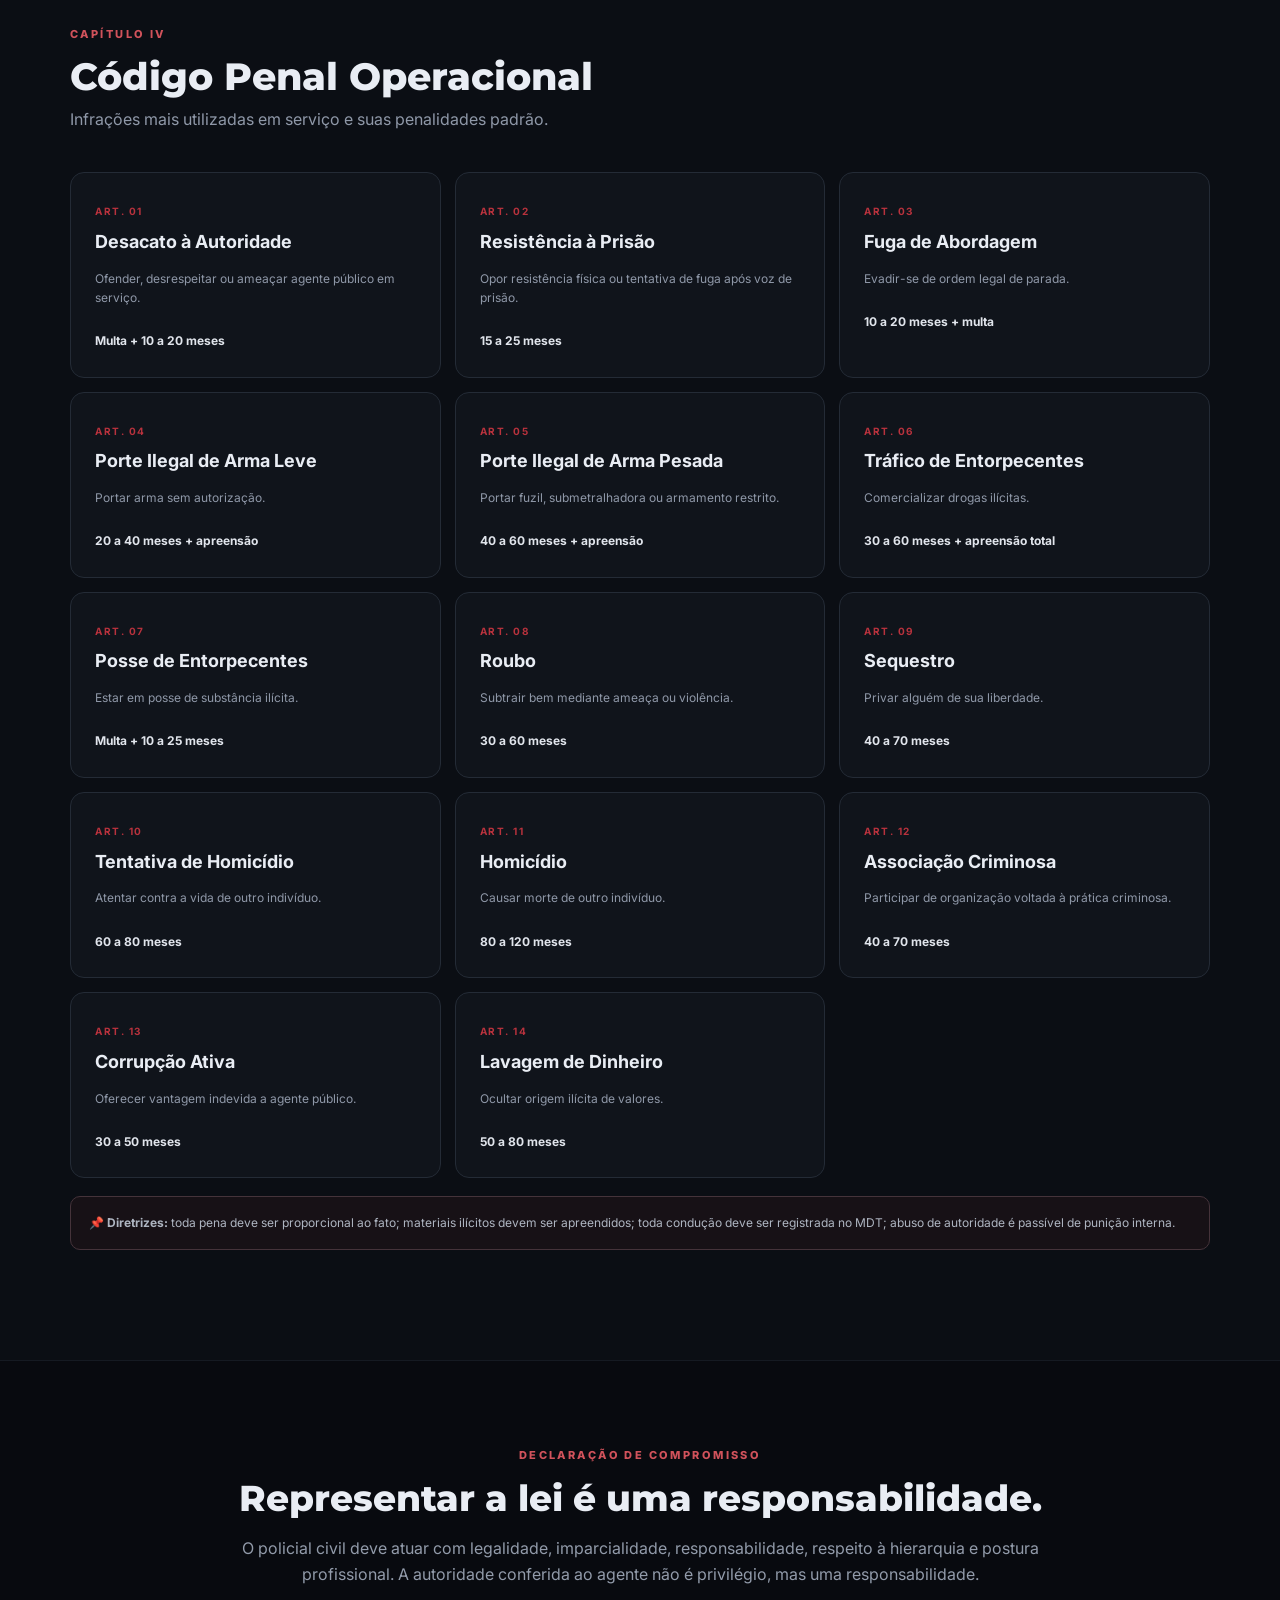
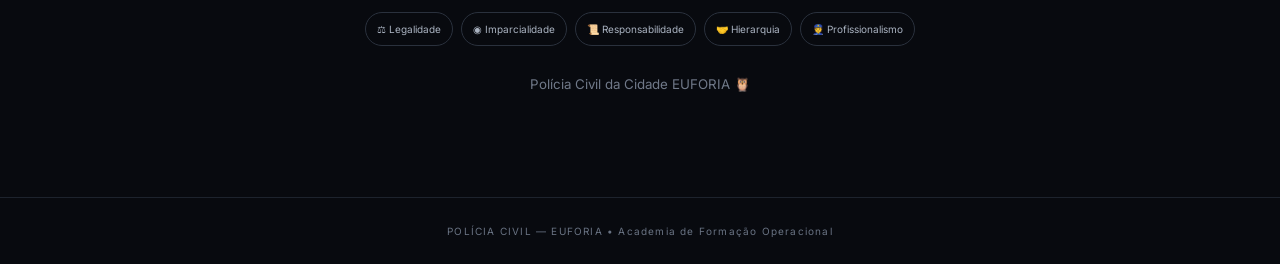
==== commit 89550b58: "Add files via upload" ====
--- a/index.html
+++ b/index.html
@@ -3,60 +3,170 @@
 <head>
   <meta charset="UTF-8">
   <meta name="viewport" content="width=device-width, initial-scale=1.0">
-  <meta name="theme-color" content="#13070d">
-  <title>Para Maria Luiza ❤️</title>
+  <meta name="description" content="Manual Institucional — Curso Básico Operacional da Polícia Civil Euforia.">
+  <title>Polícia Civil Euforia — Manual Operacional</title>
   <link rel="preconnect" href="https://fonts.googleapis.com">
   <link rel="preconnect" href="https://fonts.gstatic.com" crossorigin>
-  <link href="https://fonts.googleapis.com/css2?family=Great+Vibes&family=Poppins:wght@300;400;500;600;700&display=swap" rel="stylesheet">
+  <link href="https://fonts.googleapis.com/css2?family=Inter:wght@400;500;600;700;800&family=Montserrat:wght@700;800&display=swap" rel="stylesheet">
   <link rel="stylesheet" href="style.css">
 </head>
 <body>
-  <div class="hearts" aria-hidden="true"></div>
-
-  <div class="entry-screen" id="entryScreen">
-    <div class="entry-content">
-      <div class="entry-heart">♥</div>
-      <p class="entry-small">uma surpresa para você</p>
-      <h2>Maria Luiza</h2>
-      <p>Preparei uma coisinha especial pra você... ❤️</p>
-      <button id="startBtn" class="primary-btn" type="button">Começar ❤️</button>
-    </div>
-  </div>
+  <header class="topbar">
+    <a class="brand" href="#inicio" aria-label="Polícia Civil Euforia">
+      <span class="brand-icon">🦉</span>
+      <span><strong>POLÍCIA CIVIL</strong><small>EUFORIA</small></span>
+    </a>
+    <button class="menu-btn" id="menuBtn" aria-label="Abrir menu">☰</button>
+    <nav id="nav">
+      <a href="#inicio">Início</a>
+      <a href="#hierarquia">Hierarquia</a>
+      <a href="#curso">Curso</a>
+      <a href="#codigos">Códigos Q</a>
+      <a href="#procedimentos">Procedimentos</a>
+      <a href="#penal">Código Penal</a>
+    </nav>
+  </header>
 
   <main>
-    <section class="hero">
-      <div class="glow"></div>
-      <p class="eyebrow">uma carta do meu coração</p>
-      <h1>Para Maria Luiza <span>♥</span></h1>
-      <p class="subtitle">Tem coisas que são difíceis de explicar... então eu resolvi escrever.</p>
+    <section class="hero" id="inicio">
+      <div class="hero-glow"></div>
+      <div class="hero-content">
+        <div class="eyebrow">🦉 ACADEMIA DE FORMAÇÃO OPERACIONAL</div>
+        <h1>Manual Institucional<br><span>Curso Básico Operacional</span></h1>
+        <p>Guia oficial para formação, comunicação, procedimentos e conduta dos integrantes da Polícia Civil da cidade Euforia.</p>
+        <div class="hero-actions">
+          <a class="btn primary" href="#curso">Começar o curso →</a>
+          <a class="btn ghost" href="#codigos">Consultar Códigos Q</a>
+        </div>
+      </div>
+      <div class="hero-card">
+        <div class="shield">⚖</div>
+        <strong>LEGALIDADE</strong>
+        <span>Disciplina • Ética • Profissionalismo</span>
+      </div>
+    </section>
 
-      <!-- BOTÃO 100% DIRETO: abre outra página, sem JavaScript e sem âncora -->
-      <a class="primary-btn open-btn" href="carta.html">Abrir minha carta 💌</a>
+    <section class="stats">
+      <div><strong>4</strong><span>Capítulos principais</span></div>
+      <div><strong>8</strong><span>Módulos operacionais</span></div>
+      <div><strong>14</strong><span>Artigos penais</span></div>
+      <div><strong>9</strong><span>Códigos Q destacados</span></div>
+    </section>
+
+    <section class="section" id="hierarquia">
+      <div class="section-heading">
+        <span class="kicker">CAPÍTULO I</span>
+        <h2>Hierarquia Oficial</h2>
+        <p>Conheça a estrutura da corporação e as responsabilidades de cada função.</p>
+      </div>
+      <div class="rank-grid">
+        <article class="rank-card command"><span>01</span><h3>Delegado Geral</h3><p>Autoridade máxima da Polícia Civil.</p><ul><li>Autoriza operações especiais</li><li>Determina promoções</li><li>Aplica sanções disciplinares</li><li>Coordena decisões estratégicas</li></ul></article>
+        <article class="rank-card"><span>02</span><h3>Subdelegado</h3><p>Autoridade imediatamente subordinada ao Delegado Geral.</p><ul><li>Supervisiona setores</li><li>Coordena investigações</li><li>Gerencia efetivo operacional</li></ul></article>
+        <article class="rank-card"><span>03</span><h3>CMD Investigação</h3><p>Comanda o Departamento de Investigação.</p><ul><li>Coordena investigações</li><li>Distribui casos</li><li>Planeja operações estratégicas</li></ul></article>
+        <article class="rank-card"><span>04</span><h3>Sub CMD Investigação</h3><p>Atua no suporte aos casos complexos.</p><ul><li>Casos de alta complexidade</li><li>Treinamento de investigadores</li><li>Planejamento tático</li></ul></article>
+        <article class="rank-card"><span>05</span><h3>Investigador</h3><p>Responsável por diligências e produção investigativa.</p><ul><li>Coleta provas</li><li>Realiza diligências</li><li>Produz relatórios</li><li>Conduz interrogatórios</li></ul></article>
+        <article class="rank-card"><span>06</span><h3>Supervisor Operacional</h3><p>Coordena a atuação das equipes em serviço.</p><ul><li>Coordena viaturas</li><li>Organiza QRR</li><li>Supervisiona abordagens</li></ul></article>
+        <article class="rank-card"><span>07</span><h3>Agente Operacional</h3><p>Atua diretamente em operações e prisões.</p><ul><li>Cumpre mandados</li><li>Atua em prisões</li><li>Presta apoio tático</li></ul></article>
+        <article class="rank-card"><span>08</span><h3>Agente Civil (STEVE)</h3><p>Atuação preventiva e apoio às ocorrências.</p><ul><li>Patrulhamento preventivo</li><li>Abordagens simples</li><li>Apoio supervisionado</li></ul></article>
+        <article class="rank-card recruit"><span>09</span><h3>Recruta</h3><p>Em período de formação.</p><ul><li>Atua exclusivamente acompanhado</li><li>Proibido agir sozinho</li></ul></article>
+      </div>
+    </section>
+
+    <section class="section dark-section" id="curso">
+      <div class="section-heading">
+        <span class="kicker">CAPÍTULO II</span>
+        <h2>Curso Básico Operacional</h2>
+        <p>Normas e módulos essenciais para atuação na corporação.</p>
+      </div>
+      <div class="module-list">
+        <article class="module"><b>00</b><div><h3>Modulação Operacional</h3><p>Comunicação clara e objetiva, identificação da unidade antes da fala, sem discussões no rádio e com linguagem profissional.</p></div></article>
+        <article class="module"><b>01</b><div><h3>Padronização de Códigos “Q”</h3><p>Uso obrigatório dos códigos durante patrulhamento, abordagens, perseguições, prisões e operações especiais.</p></div></article>
+        <article class="module"><b>02</b><div><h3>Sistema MDT</h3><p>Solicitar documentação → consultar identidade → verificar antecedentes → registrar qualquer medida adotada. Toda prisão deve constar no sistema.</p></div></article>
+        <article class="module"><b>03</b><div><h3>Abordagem Padronizada</h3><p>Ordem clara de parada → mãos visíveis → documento → revista quando necessária → consulta no sistema.</p></div></article>
+        <article class="module"><b>04</b><div><h3>Abordagem em Cidadã</h3><p>Prioridade para policial feminina. Na ausência, presença obrigatória de testemunha. Postura ética e profissional.</p><div class="quote">“Será realizada uma revista padrão para segurança da equipe.”</div></div></article>
+        <article class="module"><b>05</b><div><h3>Kit Residual</h3><p>Algemar o suspeito → informar sobre o teste → aplicar kit → registrar o resultado oficialmente.</p></div></article>
+        <article class="module"><b>06</b><div><h3>Apreensão de Materiais</h3><p>Informar a apreensão → conferir quantidade → registrar em relatório → encaminhar à delegacia.</p></div></article>
+        <article class="module"><b>07</b><div><h3>Prisão</h3><p>Informar motivo → algemar → conduzir à delegacia → aplicar penalidade conforme legislação vigente → registrar no MDT.</p></div></article>
+        <article class="module"><b>08</b><div><h3>Relatório Operacional</h3><p>Todo relatório deve conter data, horário, local, identificação dos envolvidos, descrição detalhada dos fatos e assinatura do responsável.</p></div></article>
+      </div>
+    </section>
+
+    <section class="section" id="codigos">
+      <div class="section-heading">
+        <span class="kicker">COMUNICAÇÃO</span>
+        <h2>Códigos Q</h2>
+        <p>Consulta rápida para comunicação via rádio.</p>
+      </div>
+      <div class="search-wrap"><span>⌕</span><input id="qSearch" type="search" placeholder="Pesquisar código ou significado..."></div>
+      <div class="q-grid" id="qGrid">
+        <article class="q-card"><strong>QRA</strong><h3>Identificação da Unidade</h3><p>Nome ou código da viatura/unidade.</p><code>“Central, QRA Charlie 02.”</code></article>
+        <article class="q-card"><strong>QTH</strong><h3>Localização</h3><p>Local atual da equipe.</p><code>“QTH na Praça Central.”</code></article>
+        <article class="q-card"><strong>QRR</strong><h3>Pedido de Apoio Urgente</h3><p>Solicitação imediata de reforço.</p><code>“QRR imediato no QTH.”</code></article>
+        <article class="q-card"><strong>QRV</strong><h3>À Disposição / Pronto</h3><p>Unidade disponível.</p><code>“Charlie 04 QRV para ocorrência.”</code></article>
+        <article class="q-card"><strong>QSL</strong><h3>Entendido</h3><p>Mensagem recebida e compreendida.</p><code>“QSL, deslocando para o local.”</code></article>
+        <article class="q-card"><strong>QTI</strong><h3>Em Deslocamento</h3><p>A caminho da ocorrência.</p><code>“QTI para apoio na rodovia.”</code></article>
+        <article class="q-card"><strong>QTA</strong><h3>Cancelamento</h3><p>Encerramento ou cancelamento da ocorrência.</p><code>“QTA na ocorrência, situação resolvida.”</code></article>
+        <article class="q-card"><strong>QAP</strong><h3>Na Escuta</h3><p>Unidade acompanhando a frequência.</p><code>“Central, unidade QAP.”</code></article>
+      </div>
+      <div class="radio-box">
+        <h3>📡 Padrão correto de modulação</h3>
+        <div class="steps"><span>01 Central</span><i>→</i><span>02 QRA</span><i>→</i><span>03 Situação</span><i>→</i><span>04 QTH</span><i>→</i><span>05 Solicitação</span></div>
+        <div class="errors"><b>❌ Erros graves:</b> falar sem identificar QRA • usar gírias • gritar no rádio • discutir na frequência • passar informações incompletas.</div>
+      </div>
+    </section>
+
+    <section class="section procedure" id="procedimentos">
+      <div class="section-heading">
+        <span class="kicker">ATUAÇÃO EM SERVIÇO</span>
+        <h2>Procedimentos Essenciais</h2>
+        <p>Fluxos rápidos para consulta durante o serviço.</p>
+      </div>
+      <div class="procedure-grid">
+        <article><div class="proc-icon">📡</div><h3>Comunicação</h3><ol><li>Identifique sua unidade</li><li>Informe a situação</li><li>Informe o QTH</li><li>Faça a solicitação</li></ol></article>
+        <article><div class="proc-icon">🚔</div><h3>Abordagem</h3><ol><li>Ordem clara de parada</li><li>Mãos visíveis</li><li>Solicite documento</li><li>Revista quando necessária</li><li>Consulte o sistema</li></ol></article>
+        <article><div class="proc-icon">🔒</div><h3>Prisão</h3><ol><li>Informe o motivo</li><li>Algeme</li><li>Conduza à delegacia</li><li>Aplique a penalidade</li><li>Registre no MDT</li></ol></article>
+        <article><div class="proc-icon">📝</div><h3>Relatório</h3><ol><li>Data e horário</li><li>Local</li><li>Envolvidos</li><li>Descrição detalhada</li><li>Assinatura</li></ol></article>
+      </div>
+    </section>
+
+    <section class="section dark-section" id="penal">
+      <div class="section-heading">
+        <span class="kicker">CAPÍTULO IV</span>
+        <h2>Código Penal Operacional</h2>
+        <p>Infrações mais utilizadas em serviço e suas penalidades padrão.</p>
+      </div>
+      <div class="penal-grid" id="penalGrid">
+        <article><b>ART. 01</b><h3>Desacato à Autoridade</h3><p>Ofender, desrespeitar ou ameaçar agente público em serviço.</p><strong>Multa + 10 a 20 meses</strong></article>
+        <article><b>ART. 02</b><h3>Resistência à Prisão</h3><p>Opor resistência física ou tentativa de fuga após voz de prisão.</p><strong>15 a 25 meses</strong></article>
+        <article><b>ART. 03</b><h3>Fuga de Abordagem</h3><p>Evadir-se de ordem legal de parada.</p><strong>10 a 20 meses + multa</strong></article>
+        <article><b>ART. 04</b><h3>Porte Ilegal de Arma Leve</h3><p>Portar arma sem autorização.</p><strong>20 a 40 meses + apreensão</strong></article>
+        <article><b>ART. 05</b><h3>Porte Ilegal de Arma Pesada</h3><p>Portar fuzil, submetralhadora ou armamento restrito.</p><strong>40 a 60 meses + apreensão</strong></article>
+        <article><b>ART. 06</b><h3>Tráfico de Entorpecentes</h3><p>Comercializar drogas ilícitas.</p><strong>30 a 60 meses + apreensão total</strong></article>
+        <article><b>ART. 07</b><h3>Posse de Entorpecentes</h3><p>Estar em posse de substância ilícita.</p><strong>Multa + 10 a 25 meses</strong></article>
+        <article><b>ART. 08</b><h3>Roubo</h3><p>Subtrair bem mediante ameaça ou violência.</p><strong>30 a 60 meses</strong></article>
+        <article><b>ART. 09</b><h3>Sequestro</h3><p>Privar alguém de sua liberdade.</p><strong>40 a 70 meses</strong></article>
+        <article><b>ART. 10</b><h3>Tentativa de Homicídio</h3><p>Atentar contra a vida de outro indivíduo.</p><strong>60 a 80 meses</strong></article>
+        <article><b>ART. 11</b><h3>Homicídio</h3><p>Causar morte de outro indivíduo.</p><strong>80 a 120 meses</strong></article>
+        <article><b>ART. 12</b><h3>Associação Criminosa</h3><p>Participar de organização voltada à prática criminosa.</p><strong>40 a 70 meses</strong></article>
+        <article><b>ART. 13</b><h3>Corrupção Ativa</h3><p>Oferecer vantagem indevida a agente público.</p><strong>30 a 50 meses</strong></article>
+        <article><b>ART. 14</b><h3>Lavagem de Dinheiro</h3><p>Ocultar origem ilícita de valores.</p><strong>50 a 80 meses</strong></article>
+      </div>
+      <div class="notice">📌 <b>Diretrizes:</b> toda pena deve ser proporcional ao fato; materiais ilícitos devem ser apreendidos; toda condução deve ser registrada no MDT; abuso de autoridade é passível de punição interna.</div>
+    </section>
+
+    <section class="section final-section">
+      <div class="commitment">
+        <span class="kicker">DECLARAÇÃO DE COMPROMISSO</span>
+        <h2>Representar a lei é uma responsabilidade.</h2>
+        <p>O policial civil deve atuar com legalidade, imparcialidade, responsabilidade, respeito à hierarquia e postura profissional. A autoridade conferida ao agente não é privilégio, mas uma responsabilidade.</p>
+        <div class="values"><span>⚖ Legalidade</span><span>◉ Imparcialidade</span><span>📜 Responsabilidade</span><span>🤝 Hierarquia</span><span>👮 Profissionalismo</span></div>
+        <small>Polícia Civil da Cidade EUFORIA 🦉</small>
+      </div>
     </section>
   </main>
 
-  <div class="music-player" aria-label="Player de música">
-    <div class="track-cover" id="trackCover"><span>♥</span></div>
-    <div class="track-info">
-      <strong id="trackName">Nossa música</strong>
-      <div class="timeline">
-        <span id="currentTime">0:00</span>
-        <input id="progress" type="range" min="0" max="100" value="0" aria-label="Progresso da música">
-        <span id="duration">0:00</span>
-      </div>
-    </div>
-    <div class="player-buttons">
-      <button id="prevBtn" type="button" aria-label="Música anterior">↶</button>
-      <button id="playBtn" class="play" type="button" aria-label="Reproduzir">▶</button>
-      <button id="nextBtn" type="button" aria-label="Próxima música">↷</button>
-    </div>
-    <div class="volume-wrap">
-      <span>🔊</span>
-      <input id="volume" type="range" min="0" max="1" step="0.01" value="0.75" aria-label="Volume">
-    </div>
-    <audio id="audio" preload="metadata"></audio>
-  </div>
-
+  <button class="top-btn" id="topBtn" aria-label="Voltar ao topo">↑</button>
+  <footer>POLÍCIA CIVIL — EUFORIA • Academia de Formação Operacional</footer>
   <script src="script.js"></script>
 </body>
 </html>
--- a/style.css
+++ b/style.css
@@ -1,29 +1 @@
-*{box-sizing:border-box;margin:0;padding:0}
-:root{--pink:#ff3f72;--pink2:#ff9ab2;--bg:#080408;--card:rgba(28,9,17,.9);--text:#fff4f7;--muted:#e8bec9}
-html{scroll-behavior:smooth}
-body{min-height:100vh;color:var(--text);font-family:Poppins,sans-serif;background:radial-gradient(circle at 50% 10%,rgba(255,63,114,.22),transparent 32%),radial-gradient(circle at 10% 80%,rgba(255,63,114,.12),transparent 28%),linear-gradient(135deg,#080408,#1b080f 55%,#090509);overflow-x:hidden;padding-bottom:125px}
-body:before{content:"";position:fixed;inset:0;pointer-events:none;background:linear-gradient(120deg,transparent 20%,rgba(255,255,255,.025) 50%,transparent 80%);z-index:-1}
-.entry-screen{position:fixed;inset:0;z-index:9999;display:grid;place-items:center;padding:24px;background:rgba(5,2,4,.55);backdrop-filter:blur(22px);-webkit-backdrop-filter:blur(22px);transition:opacity .7s ease,visibility .7s ease}
-.entry-screen.hidden{opacity:0;visibility:hidden;pointer-events:none}
-.entry-content{width:min(440px,100%);text-align:center;padding:44px 30px;border:1px solid rgba(255,143,170,.22);border-radius:30px;background:rgba(25,7,14,.82);box-shadow:0 25px 90px rgba(0,0,0,.6),0 0 55px rgba(255,63,114,.12);animation:floatCard 3s ease-in-out infinite}
-.entry-heart{font-size:45px;color:var(--pink);animation:pulse 2s infinite;margin-bottom:8px}
-.entry-small,.eyebrow{text-transform:uppercase;letter-spacing:3px;font-size:10px;color:var(--pink2)}
-.entry-content h2{font-family:"Great Vibes",cursive;font-weight:400;font-size:68px;line-height:1;margin:5px 0 15px}
-.entry-content>p:not(.entry-small){font-size:13px;color:var(--muted);margin-bottom:28px}
-.hero{min-height:100vh;display:flex;align-items:center;justify-content:center;flex-direction:column;text-align:center;padding:35px;position:relative}
-.glow{position:absolute;width:380px;height:380px;border-radius:50%;background:rgba(255,44,98,.18);filter:blur(95px);animation:pulse 4s ease-in-out infinite}
-.hero h1{font-family:"Great Vibes",cursive;font-size:clamp(62px,11vw,125px);font-weight:400;line-height:1;position:relative;text-shadow:0 0 35px rgba(255,63,114,.35);margin-top:12px}.hero h1 span{color:var(--pink)}
-.subtitle{max-width:650px;color:var(--muted);margin:25px 0 35px;font-size:15px;position:relative}
-.primary-btn,.back-btn{display:inline-flex;align-items:center;justify-content:center;text-decoration:none;border:1px solid rgba(255,255,255,.18);background:linear-gradient(135deg,#ff416f,#d81f51);color:#fff;padding:15px 27px;border-radius:50px;font:600 14px Poppins,sans-serif;cursor:pointer;box-shadow:0 12px 35px rgba(255,38,88,.25);transition:transform .25s ease,box-shadow .25s ease}
-.primary-btn:hover,.back-btn:hover{transform:translateY(-3px) scale(1.03);box-shadow:0 18px 45px rgba(255,38,88,.38)}
-.open-btn{position:relative;z-index:2}
-.letter-wrap{width:min(940px,100%);margin:0 auto;padding:55px 20px 80px}.back-btn{margin-bottom:20px;padding:11px 18px;font-size:12px;background:rgba(255,63,114,.1);border-color:rgba(255,143,170,.2)}
-.card{position:relative;padding:62px clamp(25px,7vw,78px);border:1px solid rgba(255,143,170,.22);border-radius:28px;background:var(--card);box-shadow:0 25px 90px rgba(0,0,0,.48),inset 0 1px rgba(255,255,255,.05);backdrop-filter:blur(14px);animation:appear .8s ease both}
-.seal{position:absolute;right:30px;top:25px;color:var(--pink);font-size:27px;animation:pulse 2.5s infinite}.letter-header{display:flex;align-items:center;flex-wrap:wrap;gap:12px 18px;margin-bottom:24px}.name{font-family:"Great Vibes",cursive;font-size:48px}.cry-message{color:var(--pink2);font-size:12px;font-weight:500;padding:8px 14px;border:1px solid rgba(255,143,170,.2);border-radius:999px;background:rgba(255,63,114,.08)}
-.card p{color:#f8e8ec;font-size:15px;line-height:2;margin:0 0 24px}.second-note{margin-top:28px;padding-top:36px;border-top:1px solid rgba(255,255,255,.08)}.second-note p:first-child,.future-note>p:first-child{font-family:"Great Vibes",cursive;color:var(--pink2);font-size:33px;line-height:1.3}
-.future-note{position:relative;margin-top:45px;padding:42px 28px 12px;border:1px solid rgba(255,143,170,.12);border-radius:22px;background:rgba(255,63,114,.035)}.mini-heart{position:absolute;right:22px;top:14px;color:var(--pink);font-size:25px}.ending{margin-top:45px;padding-top:35px;border-top:1px solid rgba(255,255,255,.08);display:flex;flex-direction:column;gap:7px;color:var(--muted)}.ending strong{color:#fff;font-size:16px}
-.heart{position:fixed;bottom:-30px;color:rgba(255,63,114,.55);pointer-events:none;animation:floatUp 6s linear forwards;z-index:1}
-.music-player{position:fixed;z-index:100;left:50%;bottom:16px;transform:translateX(-50%);width:min(960px,calc(100% - 24px));min-height:82px;display:grid;grid-template-columns:60px minmax(0,1fr) auto auto;align-items:center;gap:13px;padding:9px 13px 9px 9px;border:1px solid rgba(255,143,170,.22);border-radius:22px;background:rgba(17,7,12,.92);box-shadow:0 15px 55px rgba(0,0,0,.5),0 0 30px rgba(255,63,114,.08);backdrop-filter:blur(18px)}
-.track-cover{width:60px;height:60px;border-radius:15px;background:linear-gradient(135deg,#5a142b,#e53a65);background-size:cover;background-position:center;display:grid;place-items:center;color:#fff;font-size:22px;overflow:hidden}.track-cover span{filter:drop-shadow(0 2px 8px rgba(0,0,0,.35))}.track-info{min-width:0}.track-info strong{display:block;font-size:12px;white-space:nowrap;overflow:hidden;text-overflow:ellipsis;margin-bottom:7px}.timeline{display:grid;grid-template-columns:34px minmax(60px,1fr) 34px;align-items:center;gap:6px;color:rgba(255,255,255,.52);font-size:9px}.timeline input,.volume-wrap input{width:100%;accent-color:var(--pink)}.player-buttons{display:flex;align-items:center;gap:5px}.player-buttons button{width:33px;height:33px;border:0;border-radius:50%;background:rgba(255,255,255,.07);color:#fff;cursor:pointer;font-size:13px;transition:.2s}.player-buttons button:hover{background:rgba(255,63,114,.25);transform:scale(1.06)}.player-buttons .play{width:40px;height:40px;background:linear-gradient(135deg,#ff416f,#d81f51);box-shadow:0 6px 20px rgba(255,38,88,.28)}.volume-wrap{display:flex;align-items:center;gap:6px;width:105px}.volume-wrap span{font-size:12px}
-@keyframes pulse{0%,100%{transform:scale(1);opacity:.9}50%{transform:scale(1.06);opacity:1}}@keyframes floatCard{0%,100%{transform:translateY(0)}50%{transform:translateY(-7px)}}@keyframes appear{from{opacity:0;transform:translateY(18px)}to{opacity:1;transform:translateY(0)}}@keyframes floatUp{from{transform:translateY(0) rotate(0);opacity:0}10%{opacity:.7}to{transform:translateY(-110vh) rotate(18deg);opacity:0}}
-@media(max-width:760px){body{padding-bottom:160px}.hero{padding:25px}.hero h1{font-size:clamp(58px,16vw,90px)}.subtitle{font-size:13px}.music-player{grid-template-columns:52px 1fr auto;min-height:76px;padding:8px}.track-cover{width:52px;height:52px}.volume-wrap{display:none}.player-buttons button{width:30px;height:30px}.player-buttons .play{width:37px;height:37px}.letter-wrap{padding:25px 12px 60px}.card{padding:50px 23px}.name{font-size:42px}.card p{font-size:14px;line-height:1.9}.future-note{padding:38px 18px 8px}.entry-content h2{font-size:58px}}
+*{box-sizing:border-box}html{scroll-behavior:smooth}body{margin:0;background:#080a0f;color:#e9edf4;font-family:Inter,Arial,sans-serif;line-height:1.6}a{color:inherit;text-decoration:none}.topbar{position:sticky;top:0;z-index:20;height:74px;padding:0 6%;display:flex;align-items:center;justify-content:space-between;background:rgba(8,10,15,.9);backdrop-filter:blur(18px);border-bottom:1px solid #202631}.brand{display:flex;align-items:center;gap:11px}.brand-icon{font-size:30px}.brand strong{display:block;font:800 15px Montserrat,sans-serif;letter-spacing:.08em}.brand small{color:#9aa4b5;letter-spacing:.18em;font-size:9px}nav{display:flex;gap:26px;color:#aab3c2;font-size:13px;font-weight:600}nav a:hover{color:#fff}.menu-btn{display:none;background:none;border:0;color:#fff;font-size:25px}.hero{position:relative;overflow:hidden;min-height:650px;padding:110px 9%;display:flex;align-items:center;justify-content:space-between;background:radial-gradient(circle at 78% 35%,rgba(185,35,43,.18),transparent 30%),linear-gradient(135deg,#0b0e14,#090b10)}.hero:after{content:"";position:absolute;inset:auto -10% -70%;height:400px;background:rgba(170,30,40,.08);transform:rotate(-8deg)}.hero-content{max-width:760px;position:relative;z-index:2}.eyebrow,.kicker{font-size:11px;font-weight:800;letter-spacing:.22em;color:#d0525b}.hero h1{font:800 clamp(40px,6vw,76px)/1.03 Montserrat,sans-serif;margin:18px 0}.hero h1 span{color:#b8323d}.hero p{max-width:650px;color:#aab3c2;font-size:17px}.hero-actions{display:flex;gap:12px;margin-top:30px;flex-wrap:wrap}.btn{padding:13px 20px;border-radius:9px;font-weight:700;font-size:13px;border:1px solid #303744}.primary{background:#b8323d;border-color:#b8323d}.ghost{background:#11151d}.hero-card{z-index:2;width:280px;padding:34px;text-align:center;border:1px solid #2a303b;border-radius:18px;background:linear-gradient(160deg,#151922,#0d1016);box-shadow:0 30px 80px rgba(0,0,0,.4)}.shield{font-size:70px;margin-bottom:8px}.hero-card strong{display:block;font:800 20px Montserrat}.hero-card span{color:#8f98a8;font-size:11px}.stats{display:grid;grid-template-columns:repeat(4,1fr);max-width:1100px;margin:-55px auto 0;position:relative;z-index:4;border:1px solid #272d37;background:#10141b;border-radius:16px;box-shadow:0 20px 50px #0006}.stats div{text-align:center;padding:25px;border-right:1px solid #272d37}.stats div:last-child{border:0}.stats strong{display:block;font:800 27px Montserrat;color:#fff}.stats span{font-size:11px;color:#8d97a7}.section{max-width:1200px;margin:auto;padding:110px 30px}.dark-section{max-width:none;padding-left:max(30px,calc((100% - 1140px)/2));padding-right:max(30px,calc((100% - 1140px)/2));background:#0b0e14;border-top:1px solid #151a22;border-bottom:1px solid #151a22}.section-heading{margin-bottom:40px}.section-heading h2{font:800 38px Montserrat;margin:7px 0}.section-heading p{color:#8f98a8;margin:0}.rank-grid,.q-grid,.procedure-grid,.penal-grid{display:grid;gap:14px}.rank-grid{grid-template-columns:repeat(3,1fr)}.rank-card,.q-card,.procedure-grid article,.penal-grid article{background:#10141b;border:1px solid #242b36;border-radius:14px;padding:24px;transition:.25s}.rank-card:hover,.q-card:hover,.procedure-grid article:hover,.penal-grid article:hover{transform:translateY(-4px);border-color:#4a5362}.rank-card span{color:#6f7888;font-size:11px;font-weight:800}.rank-card h3,.q-card h3,.procedure-grid h3,.penal-grid h3{margin:5px 0 7px;font-size:18px}.rank-card p,.q-card p,.procedure-grid li,.penal-grid p{font-size:12px;color:#8f98a8}.rank-card ul{padding-left:17px;margin-bottom:0}.rank-card li{font-size:12px;color:#b5bdca;margin:5px 0}.command{border-top:2px solid #b8323d}.recruit{opacity:.9}.module-list{display:grid;grid-template-columns:1fr 1fr;gap:12px}.module{display:flex;gap:18px;padding:23px;border:1px solid #252c37;border-radius:13px;background:#0f131a}.module b{font:800 22px Montserrat;color:#b8323d}.module h3{margin:0;font-size:16px}.module p{margin:6px 0 0;color:#8f98a8;font-size:12px}.quote{margin-top:12px;padding:10px 12px;border-left:2px solid #b8323d;color:#cbd2dc;font-size:12px;background:#0a0d12}.search-wrap{max-width:520px;display:flex;gap:10px;align-items:center;border:1px solid #29303a;background:#10141b;padding:0 14px;border-radius:10px;margin-bottom:20px}.search-wrap span{font-size:24px;color:#7d8796}.search-wrap input{width:100%;padding:14px 0;background:none;border:0;outline:0;color:#fff}.q-grid{grid-template-columns:repeat(4,1fr)}.q-card strong{font:800 22px Montserrat;color:#d14a54}.q-card code{display:block;margin-top:14px;padding:9px;background:#090c11;border-radius:7px;color:#aeb7c5;font-size:10px}.radio-box{margin-top:18px;padding:22px;border:1px solid #313844;border-radius:14px;background:#0e1218}.radio-box h3{margin-top:0}.steps{display:flex;gap:8px;flex-wrap:wrap;align-items:center}.steps span{padding:8px 11px;border-radius:7px;background:#181d26;font-size:11px}.steps i{color:#b8323d}.errors{margin-top:15px;font-size:11px;color:#8993a2}.procedure{background:#080a0f}.procedure-grid{grid-template-columns:repeat(4,1fr)}.proc-icon{font-size:27px}.procedure-grid ol{padding-left:19px;margin-bottom:0}.penal-grid{grid-template-columns:repeat(3,1fr)}.penal-grid article{background:#10141b}.penal-grid b{font-size:10px;letter-spacing:.15em;color:#b8323d}.penal-grid strong{display:inline-block;margin-top:12px;font-size:12px;color:#e1e5ec}.notice{margin-top:18px;padding:16px 18px;border:1px solid #45333a;background:#171116;border-radius:10px;color:#aeb5c1;font-size:12px}.final-section{padding-top:80px;padding-bottom:100px}.commitment{max-width:850px;text-align:center;margin:auto}.commitment h2{font:800 36px Montserrat;margin:10px 0}.commitment p{color:#929baa}.values{display:flex;justify-content:center;gap:8px;flex-wrap:wrap;margin:25px 0}.values span{padding:8px 11px;border:1px solid #2a313d;border-radius:20px;font-size:10px;color:#aab3c1}.commitment small{color:#707989}footer{text-align:center;border-top:1px solid #1d232d;padding:25px;color:#697383;font-size:10px;letter-spacing:.12em}.top-btn{position:fixed;right:22px;bottom:22px;display:none;border:1px solid #3a424f;background:#b8323d;color:white;width:42px;height:42px;border-radius:10px;font-size:20px;z-index:10}@media(max-width:900px){nav{display:none;position:absolute;top:74px;left:0;right:0;background:#0b0e14;padding:20px 6%;flex-direction:column;border-bottom:1px solid #252b35}.menu-btn{display:block}.hero{padding:80px 7%;min-height:600px}.hero-card{display:none}.stats{margin:0 18px;grid-template-columns:repeat(2,1fr)}.stats div:nth-child(2){border-right:0}.rank-grid,.q-grid,.penal-grid{grid-template-columns:repeat(2,1fr)}.procedure-grid{grid-template-columns:repeat(2,1fr)}.module-list{grid-template-columns:1fr}}@media(max-width:560px){.hero h1{font-size:42px}.section{padding:75px 20px}.rank-grid,.q-grid,.procedure-grid,.penal-grid{grid-template-columns:1fr}.stats{grid-template-columns:1fr 1fr}.stats div{padding:18px 8px}.section-heading h2{font-size:30px}.steps i{display:none}.topbar{padding:0 20px}}
